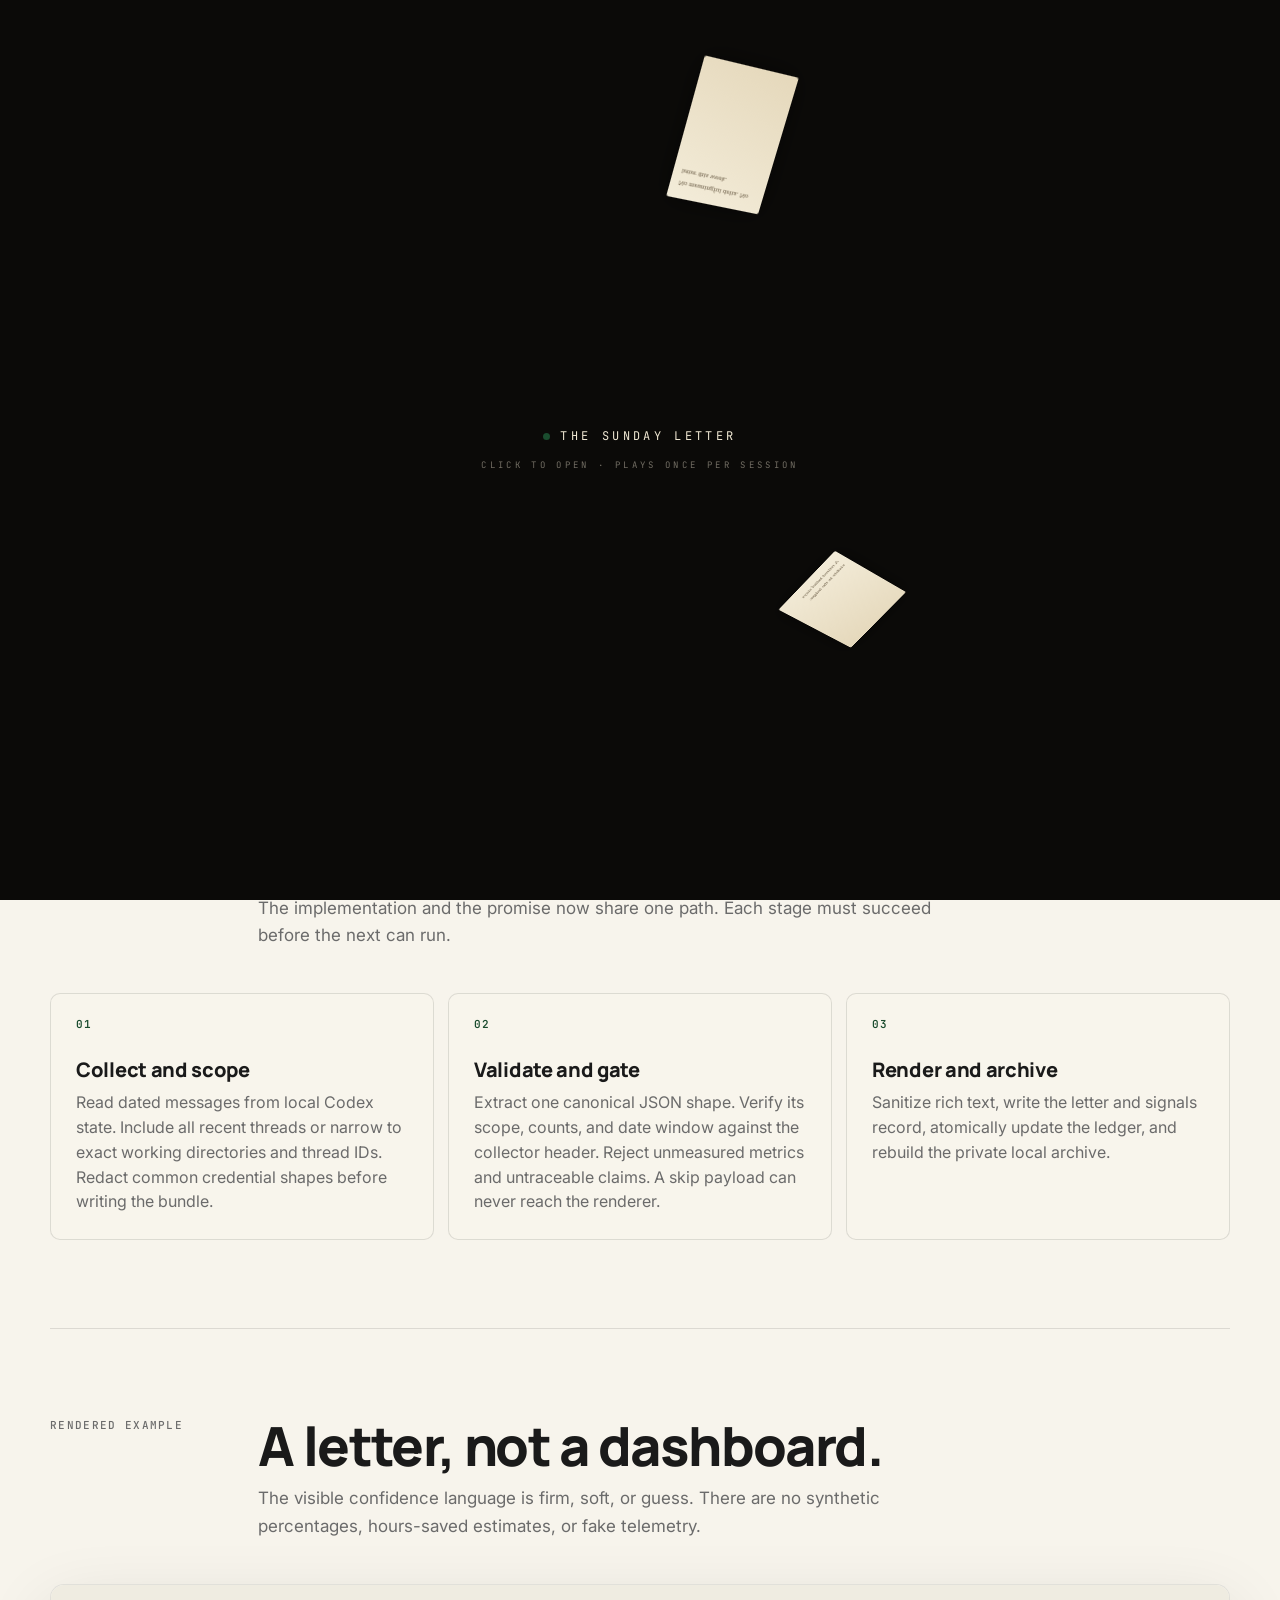
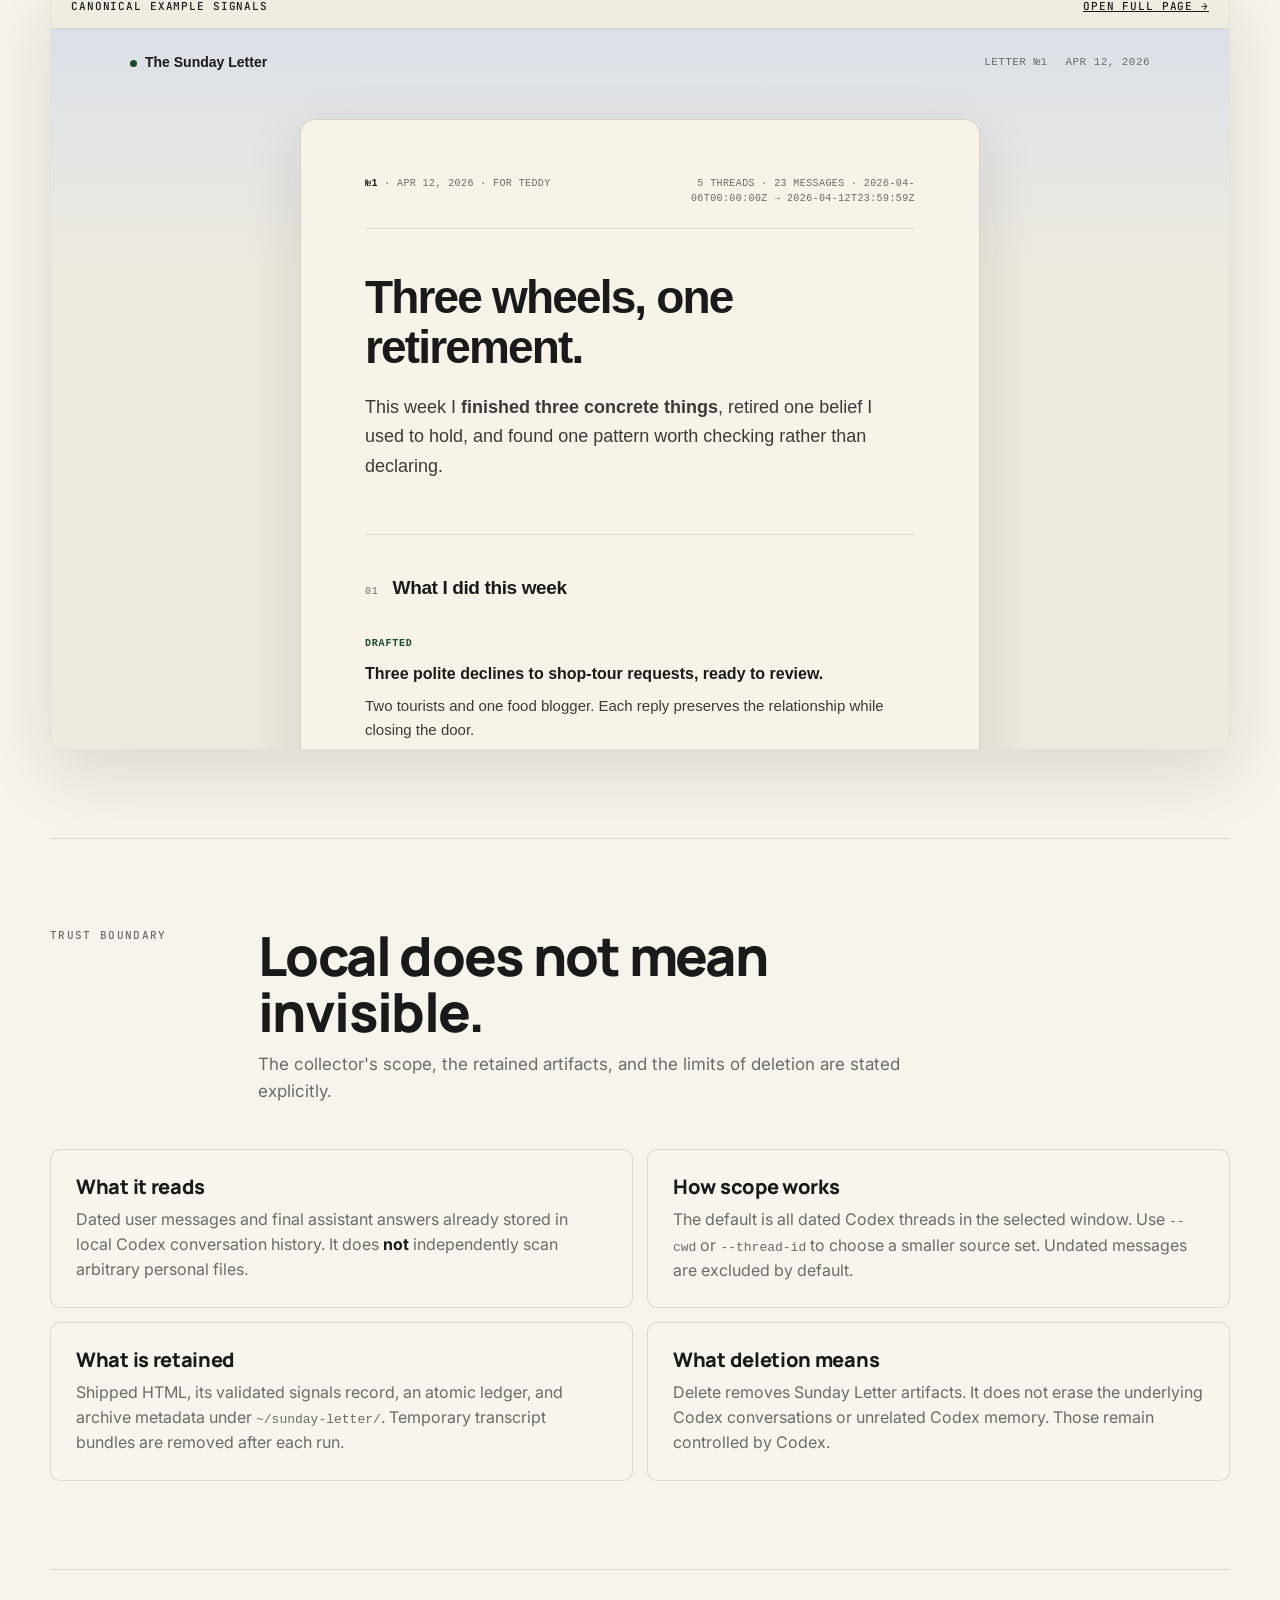
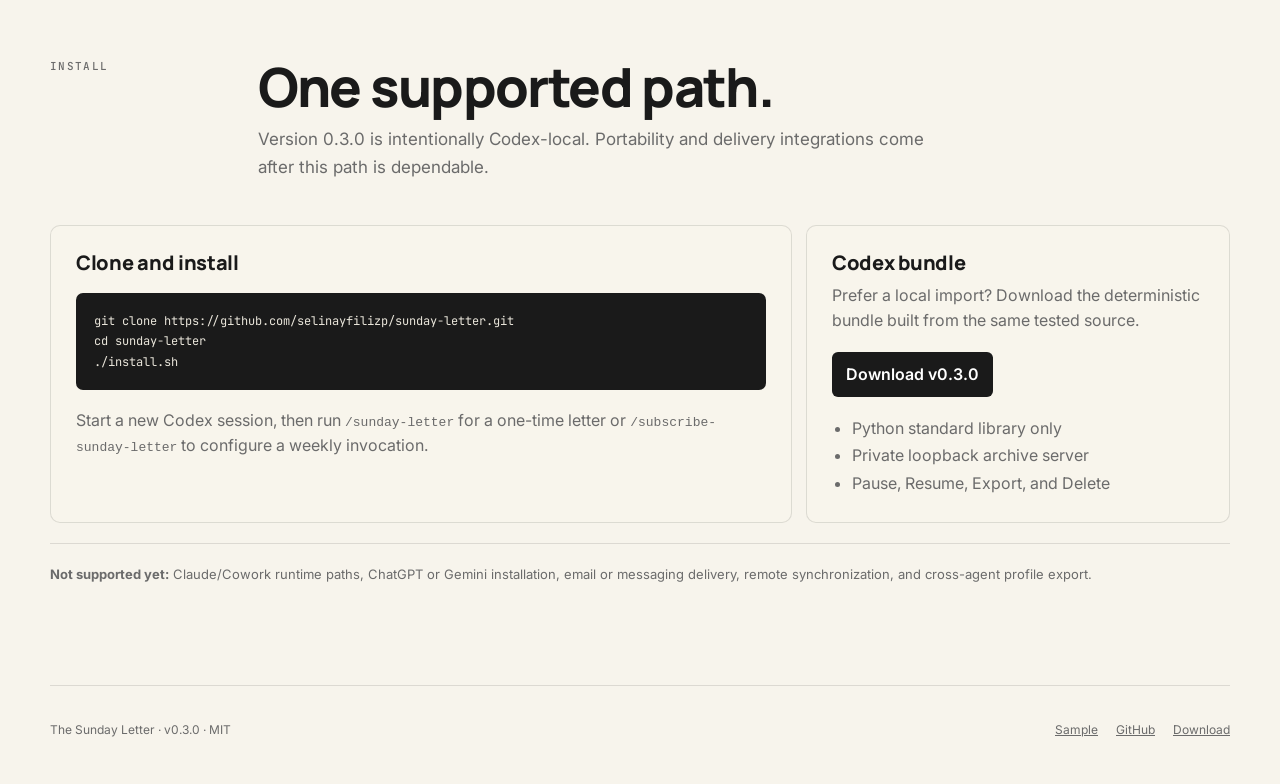
==== docs/index.html @ 9b8c17c3 "Apply the design direction to the v0.3 landing page Adopts the Codex-local v0.3 page as the base and" ====
<!doctype html>
<html lang="en">
<head>
  <meta charset="utf-8">
  <meta name="viewport" content="width=device-width,initial-scale=1">
  <meta name="description" content="A private local weekly letter grounded in dated Codex conversations. It writes only when something meaningful changed.">
  <link rel="icon" href="data:image/svg+xml,%3Csvg xmlns='http://www.w3.org/2000/svg' viewBox='0 0 32 32'%3E%3Ccircle cx='16' cy='16' r='13' fill='%23315c45'/%3E%3C/svg%3E">
  <title>The Sunday Letter · Local Codex reflection</title>
  <link rel="preconnect" href="https://fonts.googleapis.com">
  <link rel="preconnect" href="https://fonts.gstatic.com" crossorigin>
  <link href="https://fonts.googleapis.com/css2?family=Homemade+Apple&family=Inter:wght@400;500;600;700&family=JetBrains+Mono:wght@400;500;600&family=Manrope:wght@700;800&display=swap" rel="stylesheet">
  <style>
    :root {
      --paper:#f7f4ec; --paper-2:#efece1; --card:#fdfbf5; --ink:#1a1a1a;
      --ink-2:#3a3a38; --muted:#6b6b6b; --faint:#9b978d; --green:#1a4c2e;
      --rule:rgba(26,26,26,.12); --shadow:0 24px 70px rgba(26,26,26,.12);
      --ui:Inter,-apple-system,BlinkMacSystemFont,"Segoe UI",sans-serif;
      --mono:"JetBrains Mono",ui-monospace,SFMono-Regular,Menlo,monospace;
      --serif:"Manrope",Inter,-apple-system,sans-serif; --hand:"Homemade Apple",cursive;
    }
    *{box-sizing:border-box} html{scroll-behavior:smooth} body{margin:0;background:linear-gradient(#fbf9f2 0,#f7f4ec 390px);color:var(--ink);font-family:var(--ui);overflow-x:hidden} em,i{font-style:normal}
    body::after{content:"";position:fixed;inset:0;z-index:1000;pointer-events:none;opacity:.38;background-image:url("data:image/svg+xml,%3Csvg xmlns='http://www.w3.org/2000/svg' width='140' height='140'%3E%3Cfilter id='n'%3E%3CfeTurbulence type='fractalNoise' baseFrequency='.9' numOctaves='2'/%3E%3CfeColorMatrix values='0 0 0 0 0 0 0 0 0 0 0 0 0 0 0 0 0 0 .025 0'/%3E%3C/filter%3E%3Crect width='140' height='140' filter='url(%23n)'/%3E%3C/svg%3E")}
    a{color:inherit}.topbar{width:min(1180px,calc(100% - 40px));margin:auto;padding:22px 0;display:flex;align-items:center;justify-content:space-between;gap:20px}
    .wordmark{font-weight:700;text-decoration:none;white-space:nowrap}.dot{display:inline-block;width:7px;height:7px;border-radius:50%;background:var(--green);margin-right:8px}
    nav{display:flex;align-items:center;gap:24px;font-size:13px}nav a{text-decoration:none;color:var(--ink-2)}.pill{display:inline-block;background:var(--ink);color:white!important;border-radius:6px;padding:10px 14px;text-decoration:none;font-weight:600}
    .hero{position:relative;width:min(1180px,calc(100% - 40px));margin:70px auto 76px;isolation:isolate}.hero>*:not(.hero-orbit){position:relative;z-index:2}.eyebrow,.kicker{font:500 11px/1.5 var(--mono);letter-spacing:.12em;text-transform:uppercase;color:var(--muted)}
    h1{max-width:940px;margin:14px 0 20px;font:800 clamp(46px,7.2vw,90px)/1.0 var(--serif);letter-spacing:-.035em}.hero p{max-width:700px;margin:0;color:var(--ink-2);font-size:20px;line-height:1.6}
    .badges{display:flex;flex-wrap:wrap;gap:10px;margin-top:30px}.badge{border:1px solid var(--rule);border-radius:999px;padding:7px 10px;font:500 11px/1 var(--mono);color:var(--green);background:rgba(255,255,255,.25)}
    .hero-actions{display:flex;flex-wrap:wrap;gap:12px;margin-top:32px}.secondary{display:inline-block;border-bottom:1px solid var(--ink);padding:10px 2px 6px;text-decoration:none;font-weight:600;font-size:14px}
    .section{width:min(1180px,calc(100% - 40px));margin:0 auto;padding:88px 0;border-top:1px solid var(--rule)}.section-head{display:grid;grid-template-columns:180px minmax(0,680px);gap:28px;margin-bottom:44px}
    h2{margin:0;font:800 clamp(32px,4.6vw,54px)/1.04 var(--serif);letter-spacing:-.03em}.section-head p{margin:12px 0 0;color:var(--muted);font-size:17px;line-height:1.6}
    .steps{display:grid;grid-template-columns:repeat(3,1fr);gap:14px}.step,.trust-card,.install-card{background:rgba(248,245,236,.72);border:1px solid var(--rule);border-radius:10px;padding:25px}
    .num{font:600 11px/1 var(--mono);color:var(--green);letter-spacing:.1em}.step h3,.trust-card h3,.install-card h3{margin:28px 0 8px;font:800 20px/1.2 var(--serif);letter-spacing:-.015em}.step p,.trust-card p,.install-card p{margin:0;color:var(--muted);line-height:1.55}
    .sample{background:var(--card);border:1px solid var(--rule);border-radius:14px;box-shadow:var(--shadow);overflow:hidden}.sample-bar{display:flex;align-items:center;justify-content:space-between;gap:20px;padding:16px 20px;background:var(--paper-2);border-bottom:1px solid var(--rule);font:500 11px/1 var(--mono);text-transform:uppercase;letter-spacing:.08em}.sample iframe{display:block;width:100%;height:720px;border:0;background:var(--paper)}
    .trust-grid{display:grid;grid-template-columns:repeat(2,1fr);gap:14px}.trust-card h3{margin-top:0}.trust-card strong{color:var(--ink)}
    .install-grid{display:grid;grid-template-columns:1.4fr .8fr;gap:14px}.install-card h3{margin-top:0}.code{margin:18px 0;padding:18px;border-radius:7px;background:#1a1a1a;color:#e9e5da;overflow:auto;font:12px/1.7 var(--mono);white-space:pre}.install-card ul{margin:18px 0 0;padding-left:20px;color:var(--muted);line-height:1.7}
    .non-goals{margin-top:20px;padding-top:20px;border-top:1px solid var(--rule);color:var(--muted);font-size:13px;line-height:1.6}
    footer{width:min(1180px,calc(100% - 40px));margin:auto;padding:36px 0 48px;border-top:1px solid var(--rule);display:flex;justify-content:space-between;gap:20px;color:var(--muted);font-size:12px}footer div{display:flex;gap:18px}
    #intro{position:fixed;inset:0;z-index:2000;display:flex;align-items:center;justify-content:center;overflow:hidden;background:#0b0a08;color:#efe7d2;cursor:pointer;transition:opacity 1.05s ease}
    #intro[hidden]{display:none}#intro.done{opacity:0;pointer-events:none}.vortex-stage{position:absolute;inset:0;display:flex;align-items:center;justify-content:center;perspective:1500px;transition:transform 1.5s cubic-bezier(.6,0,.3,1),opacity 1.2s ease}#intro.open .vortex-stage{transform:scale(4.4);opacity:0}
    .vortex-tilt{transform:rotateX(58deg) rotateZ(-14deg);transform-style:preserve-3d}.vortex-ring{position:relative;width:0;height:0;transform-style:preserve-3d;animation:vortex-spin 26s linear infinite}.vortex-wrap{position:absolute;transform:rotateY(var(--angle)) translateZ(var(--radius));transform-style:preserve-3d}.vortex-card{position:absolute;left:-46px;top:-64px;width:92px;height:128px;padding:9px 8px;overflow:hidden;border-radius:2px;background:linear-gradient(160deg,#f3ecd9,#e5d8bb);box-shadow:0 0 26px rgba(0,0,0,.55);color:rgba(62,46,24,.76);font:7px/1.5 var(--hand);transform:rotateX(96deg) rotate(var(--jitter));opacity:0;transition:opacity .8s ease var(--delay)}#intro.assembled .vortex-card{opacity:1}
    @keyframes vortex-spin{to{transform:rotateY(-360deg)}}.intro-copy{position:relative;z-index:2;text-align:center;font:12px/1.6 var(--mono);letter-spacing:.28em;text-transform:uppercase}.intro-copy small{display:block;margin-top:12px;color:rgba(239,231,210,.45);font-size:9px}.intro-dot{display:inline-block;width:7px;height:7px;margin-right:10px;border-radius:50%;background:var(--green)}
    .hero-orbit{position:absolute;z-index:0;left:62%;top:42%;pointer-events:none;opacity:.17}.hero-orbit .vortex-tilt{transform:rotateX(64deg) rotateZ(-10deg)}.hero-orbit .vortex-ring{animation-duration:70s}.hero-orbit .vortex-card{width:88px;height:122px;left:-44px;top:-61px;opacity:1;background:var(--card);border:1px solid var(--rule);box-shadow:0 12px 30px rgba(26,22,12,.12);color:rgba(26,26,26,.42)}
    @media(max-width:800px){nav a:not(.pill){display:none}.hero{margin:44px auto 58px}.hero p{font-size:17px}.section{padding:64px 0}.section-head{grid-template-columns:1fr}.steps,.trust-grid,.install-grid{grid-template-columns:1fr}.sample iframe{height:620px}.topbar{width:min(100% - 28px,1180px)}.hero,.section,footer{width:min(100% - 28px,1180px)}footer{flex-direction:column}}
    @media(prefers-reduced-motion:reduce){*,*::before,*::after{animation-duration:.01s!important;transition-duration:.01s!important}html{scroll-behavior:auto}}
  </style>
</head>
<body>
  <div id="intro" hidden role="button" tabindex="0" aria-label="Open The Sunday Letter">
    <div class="vortex-stage"><div class="vortex-tilt"><div class="vortex-ring" id="intro-ring"></div></div></div>
    <div class="intro-copy"><span class="intro-dot"></span>The Sunday Letter<small>Click to open · plays once per session</small></div>
  </div>
  <header class="topbar">
    <a class="wordmark" href="#top"><span class="dot"></span>The Sunday Letter</a>
    <nav aria-label="Primary navigation">
      <a href="#how">How it works</a>
      <a href="#trust">Privacy</a>
      <a href="https://github.com/selinayfilizp/sunday-letter">GitHub</a>
      <a class="pill" href="#install">Install for Codex</a>
    </nav>
  </header>

  <main id="top">
    <section class="hero">
      <div class="hero-orbit" aria-hidden="true"><div class="vortex-tilt"><div class="vortex-ring" id="hero-ring"></div></div></div>
      <div class="eyebrow">A local Codex experiment · v0.3.0</div>
      <h1>A weekly letter from your AI, about you.</h1>
      <p>Your dated Codex conversations become a short private letter: what your agent completed, what it learned, what it stopped believing, and one question. If nothing meaningful changed, it writes nothing.</p>
      <div class="badges">
        <span class="badge">Local Codex sources only</span>
        <span class="badge">Per-message date window</span>
        <span class="badge">Default silence</span>
        <span class="badge">No fabricated metrics</span>
      </div>
      <div class="hero-actions">
        <a class="pill" href="#install">Install locally</a>
        <a class="secondary" href="sample-letter.html">Open the rendered sample</a>
      </div>
    </section>

    <section class="section" id="how">
      <div class="section-head">
        <div class="kicker">The actual pipeline</div>
        <div><h2>Collection first, claims second.</h2><p>The implementation and the promise now share one path. Each stage must succeed before the next can run.</p></div>
      </div>
      <div class="steps">
        <article class="step"><div class="num">01</div><h3>Collect and scope</h3><p>Read dated messages from local Codex state. Include all recent threads or narrow to exact working directories and thread IDs. Redact common credential shapes before writing the bundle.</p></article>
        <article class="step"><div class="num">02</div><h3>Validate and gate</h3><p>Extract one canonical JSON shape. Verify its scope, counts, and date window against the collector header. Reject unmeasured metrics and untraceable claims. A skip payload can never reach the renderer.</p></article>
        <article class="step"><div class="num">03</div><h3>Render and archive</h3><p>Sanitize rich text, write the letter and signals record, atomically update the ledger, and rebuild the private local archive.</p></article>
      </div>
    </section>

    <section class="section">
      <div class="section-head">
        <div class="kicker">Rendered example</div>
        <div><h2>A letter, not a dashboard.</h2><p>The visible confidence language is firm, soft, or guess. There are no synthetic percentages, hours-saved estimates, or fake telemetry.</p></div>
      </div>
      <div class="sample">
        <div class="sample-bar"><span>Canonical example signals</span><a href="sample-letter.html">Open full page →</a></div>
        <iframe src="sample-letter.html" title="Rendered Sunday Letter example"></iframe>
      </div>
    </section>

    <section class="section" id="trust">
      <div class="section-head">
        <div class="kicker">Trust boundary</div>
        <div><h2>Local does not mean invisible.</h2><p>The collector's scope, the retained artifacts, and the limits of deletion are stated explicitly.</p></div>
      </div>
      <div class="trust-grid">
        <article class="trust-card"><h3>What it reads</h3><p>Dated user messages and final assistant answers already stored in local Codex conversation history. It does <strong>not</strong> independently scan arbitrary personal files.</p></article>
        <article class="trust-card"><h3>How scope works</h3><p>The default is all dated Codex threads in the selected window. Use <code>--cwd</code> or <code>--thread-id</code> to choose a smaller source set. Undated messages are excluded by default.</p></article>
        <article class="trust-card"><h3>What is retained</h3><p>Shipped HTML, its validated signals record, an atomic ledger, and archive metadata under <code>~/sunday-letter/</code>. Temporary transcript bundles are removed after each run.</p></article>
        <article class="trust-card"><h3>What deletion means</h3><p>Delete removes Sunday Letter artifacts. It does not erase the underlying Codex conversations or unrelated Codex memory. Those remain controlled by Codex.</p></article>
      </div>
    </section>

    <section class="section" id="install">
      <div class="section-head">
        <div class="kicker">Install</div>
        <div><h2>One supported path.</h2><p>Version 0.3.0 is intentionally Codex-local. Portability and delivery integrations come after this path is dependable.</p></div>
      </div>
      <div class="install-grid">
        <article class="install-card">
          <h3>Clone and install</h3>
          <div class="code">git clone https://github.com/selinayfilizp/sunday-letter.git
cd sunday-letter
./install.sh</div>
          <p>Start a new Codex session, then run <code>/sunday-letter</code> for a one-time letter or <code>/subscribe-sunday-letter</code> to configure a weekly invocation.</p>
        </article>
        <article class="install-card">
          <h3>Codex bundle</h3>
          <p>Prefer a local import? Download the deterministic bundle built from the same tested source.</p>
          <p style="margin-top:20px"><a class="pill" href="sunday-letter-codex.plugin" download>Download v0.3.0</a></p>
          <ul><li>Python standard library only</li><li>Private loopback archive server</li><li>Pause, Resume, Export, and Delete</li></ul>
        </article>
      </div>
      <p class="non-goals"><strong>Not supported yet:</strong> Claude/Cowork runtime paths, ChatGPT or Gemini installation, email or messaging delivery, remote synchronization, and cross-agent profile export.</p>
    </section>
  </main>

  <footer>
    <span>The Sunday Letter · v0.3.0 · MIT</span>
    <div><a href="sample-letter.html">Sample</a><a href="https://github.com/selinayfilizp/sunday-letter">GitHub</a><a href="sunday-letter-codex.plugin" download>Download</a></div>
  </footer>
  <script>
  (function () {
    var lines = [
      "Consequences first. Claims follow the work.",
      "No meaningful delta. No letter this week.",
      "One question, tied to a dated source.",
      "A retired belief stays visible in the ledger.",
      "Selected local Codex conversations only.",
      "Firm, soft, or guess. Never a fake percentage."
    ];
    function buildRing(target, count, radius) {
      if (!target) return;
      for (var index = 0; index < count; index += 1) {
        var wrap = document.createElement("div");
        wrap.className = "vortex-wrap";
        wrap.style.setProperty("--angle", (360 / count * index) + "deg");
        wrap.style.setProperty("--radius", radius + "px");
        var card = document.createElement("div");
        card.className = "vortex-card";
        card.style.setProperty("--jitter", ((index % 5) - 2) * 2 + "deg");
        card.style.setProperty("--delay", (index * .04) + "s");
        card.textContent = lines[index % lines.length];
        wrap.appendChild(card);
        target.appendChild(wrap);
      }
    }
    buildRing(document.getElementById("hero-ring"), 16, 500);
    var intro = document.getElementById("intro");
    var reduced = window.matchMedia("(prefers-reduced-motion: reduce)").matches;
    var seen = false;
    try { seen = sessionStorage.getItem("sunday-letter-intro") === "1"; } catch (error) {}
    if (reduced || seen) {
      intro.remove();
      return;
    }
    intro.hidden = false;
    buildRing(document.getElementById("intro-ring"), 24, 330);
    requestAnimationFrame(function () { intro.classList.add("assembled"); });
    var opened = false;
    function openLetter() {
      if (opened) return;
      opened = true;
      try { sessionStorage.setItem("sunday-letter-intro", "1"); } catch (error) {}
      intro.classList.add("open");
      window.setTimeout(function () { intro.classList.add("done"); }, 600);
      window.setTimeout(function () { intro.remove(); }, 1700);
    }
    intro.addEventListener("click", openLetter);
    intro.addEventListener("keydown", function (event) {
      if (["Enter", " ", "Escape"].indexOf(event.key) >= 0) openLetter();
    });
    window.setTimeout(openLetter, 4300);
  }());
  </script>
</body>
</html>
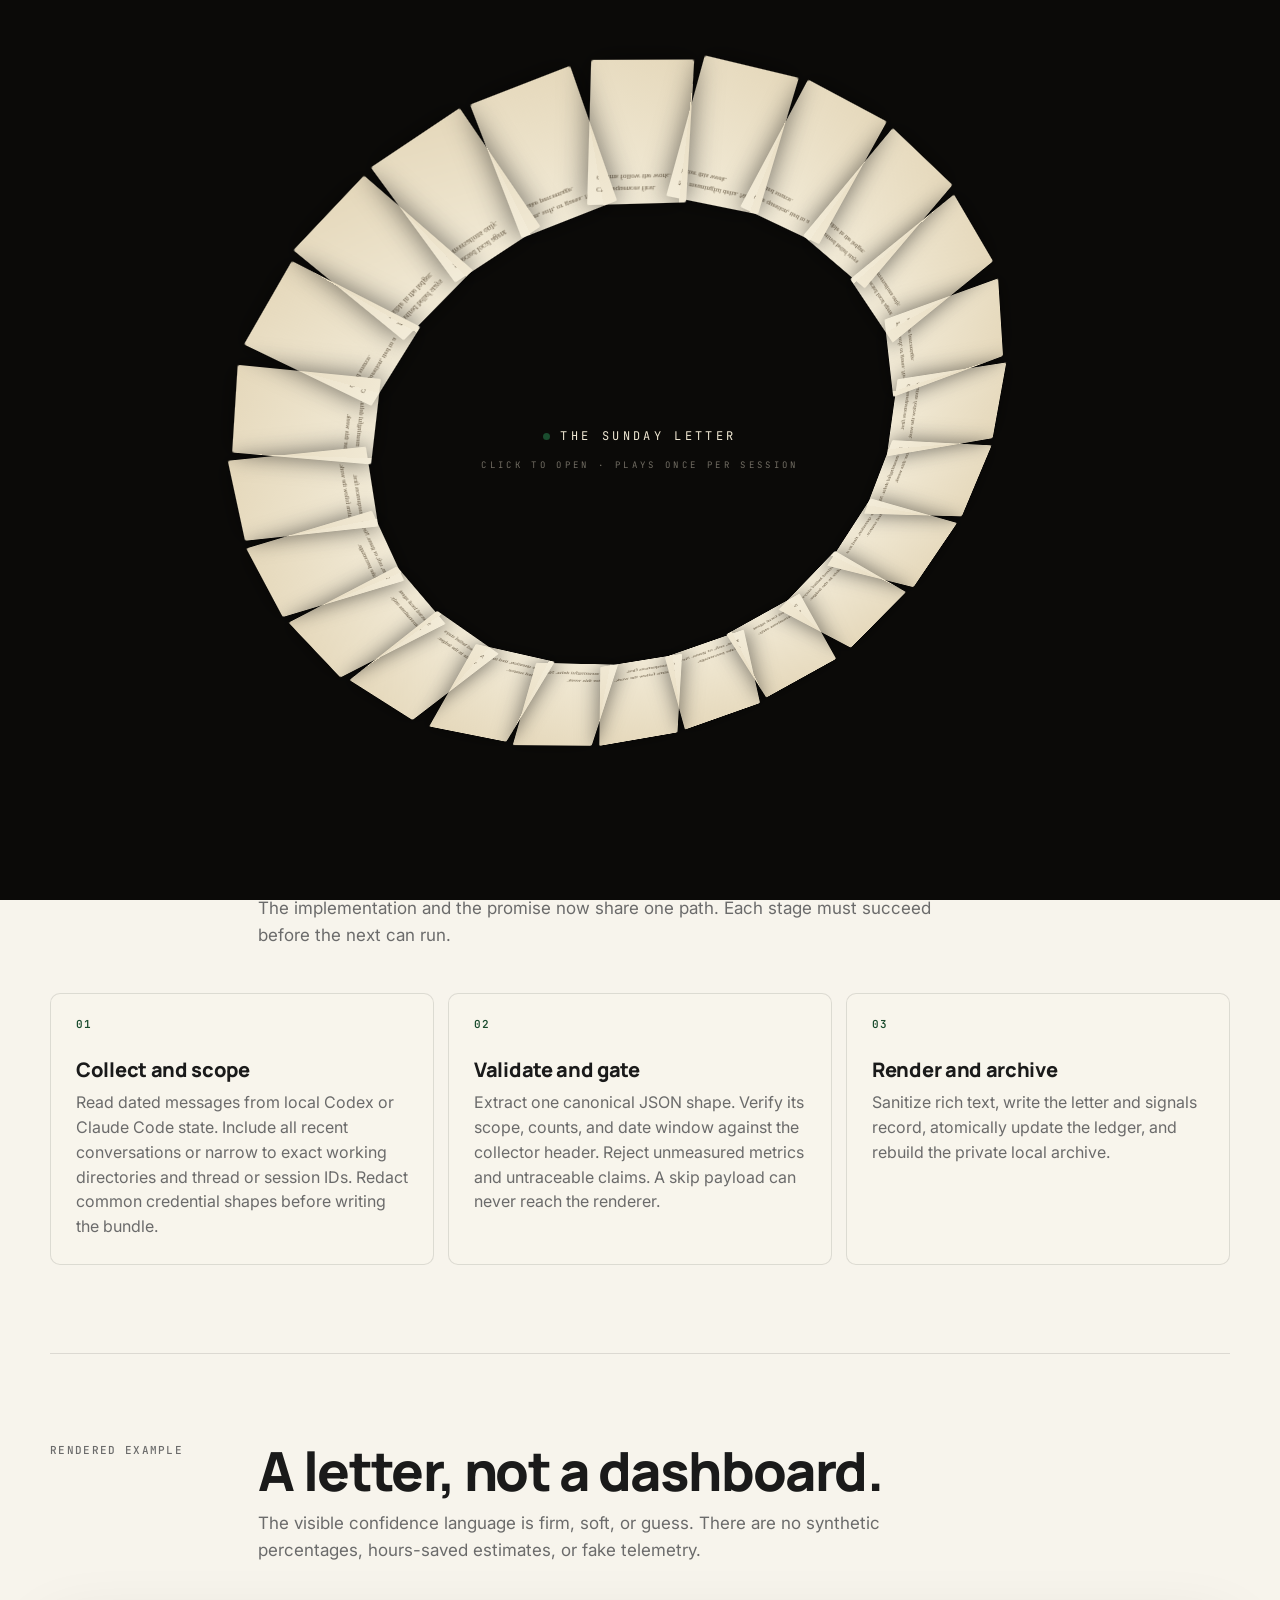
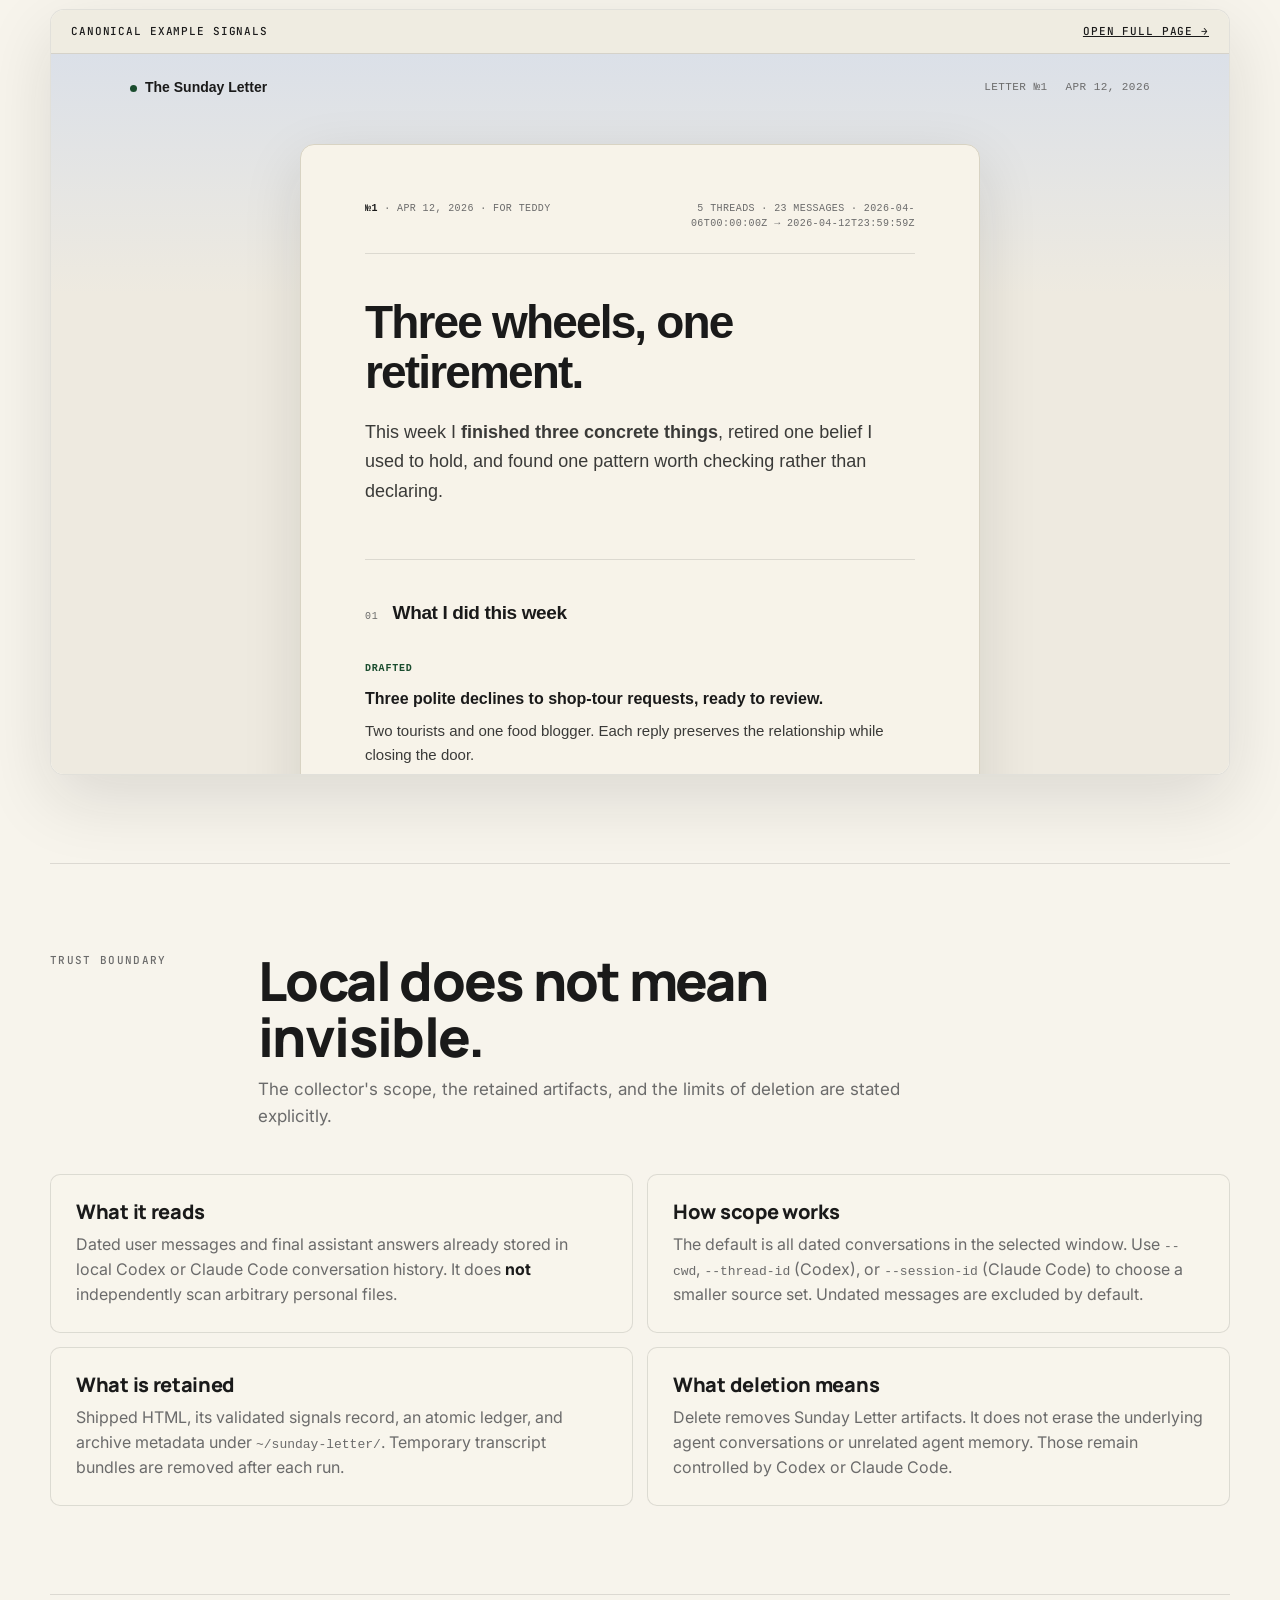
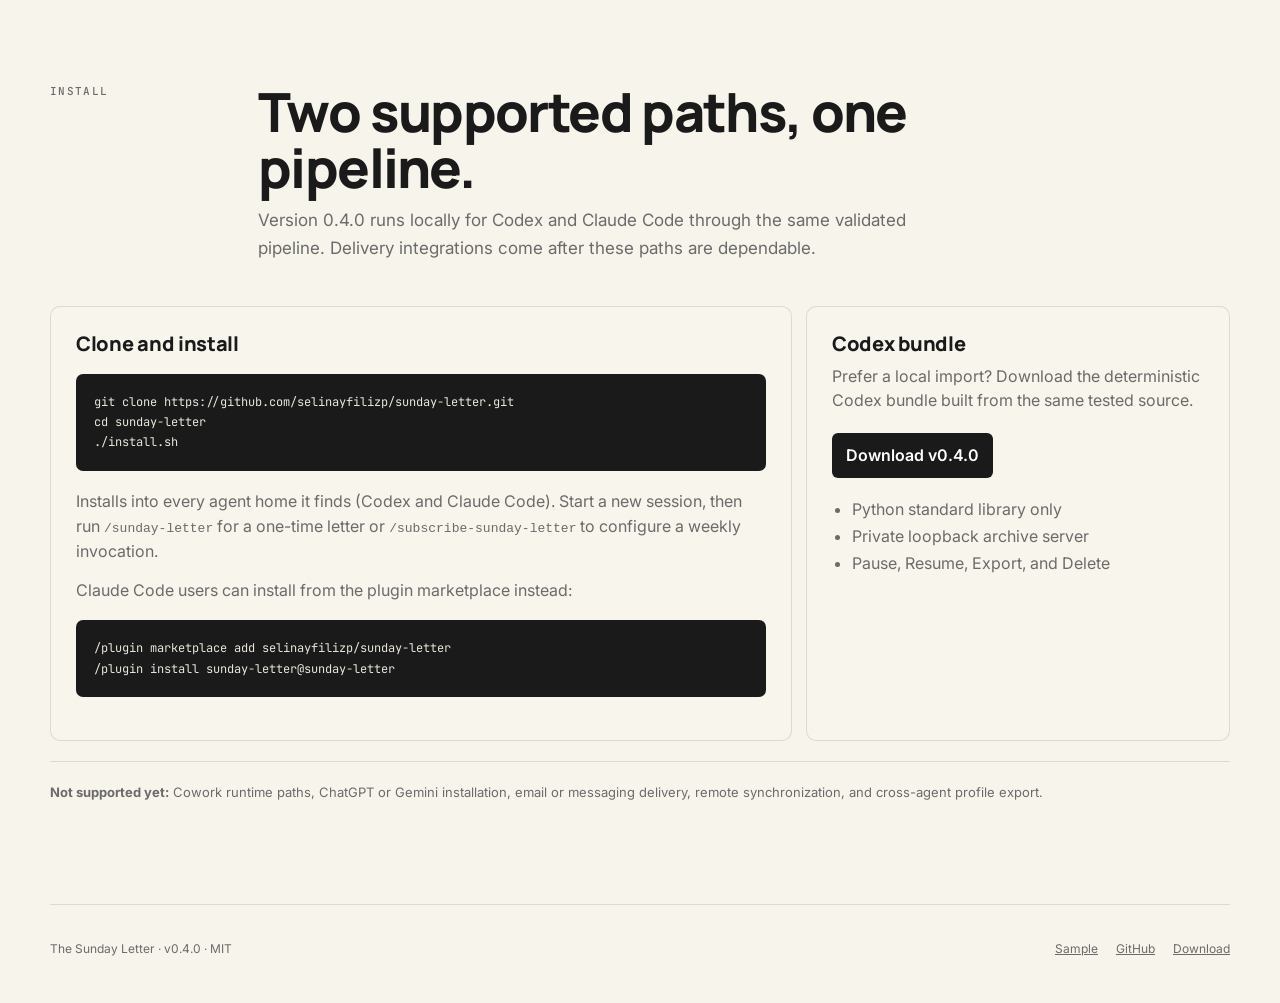
==== commit cef3b209: "Restore Claude Code as a supported path alongside Codex (v0.4.0) Removing Claude support in v0.3 was" ====
--- a/docs/index.html
+++ b/docs/index.html
@@ -3,9 +3,9 @@
 <head>
   <meta charset="utf-8">
   <meta name="viewport" content="width=device-width,initial-scale=1">
-  <meta name="description" content="A private local weekly letter grounded in dated Codex conversations. It writes only when something meaningful changed.">
+  <meta name="description" content="A private local weekly letter grounded in dated Codex or Claude Code conversations. It writes only when something meaningful changed.">
   <link rel="icon" href="data:image/svg+xml,%3Csvg xmlns='http://www.w3.org/2000/svg' viewBox='0 0 32 32'%3E%3Ccircle cx='16' cy='16' r='13' fill='%23315c45'/%3E%3C/svg%3E">
-  <title>The Sunday Letter · Local Codex reflection</title>
+  <title>The Sunday Letter · A local weekly reflection</title>
   <link rel="preconnect" href="https://fonts.googleapis.com">
   <link rel="preconnect" href="https://fonts.gstatic.com" crossorigin>
   <link href="https://fonts.googleapis.com/css2?family=Homemade+Apple&family=Inter:wght@400;500;600;700&family=JetBrains+Mono:wght@400;500;600&family=Manrope:wght@700;800&display=swap" rel="stylesheet">
@@ -56,18 +56,18 @@
       <a href="#how">How it works</a>
       <a href="#trust">Privacy</a>
       <a href="https://github.com/selinayfilizp/sunday-letter">GitHub</a>
-      <a class="pill" href="#install">Install for Codex</a>
+      <a class="pill" href="#install">Install</a>
     </nav>
   </header>
 
   <main id="top">
     <section class="hero">
       <div class="hero-orbit" aria-hidden="true"><div class="vortex-tilt"><div class="vortex-ring" id="hero-ring"></div></div></div>
-      <div class="eyebrow">A local Codex experiment · v0.3.0</div>
+      <div class="eyebrow">A local agent experiment · v0.4.0</div>
       <h1>A weekly letter from your AI, about you.</h1>
-      <p>Your dated Codex conversations become a short private letter: what your agent completed, what it learned, what it stopped believing, and one question. If nothing meaningful changed, it writes nothing.</p>
+      <p>Your dated Codex or Claude Code conversations become a short private letter: what your agent completed, what it learned, what it stopped believing, and one question. If nothing meaningful changed, it writes nothing.</p>
       <div class="badges">
-        <span class="badge">Local Codex sources only</span>
+        <span class="badge">Local sources only</span>
         <span class="badge">Per-message date window</span>
         <span class="badge">Default silence</span>
         <span class="badge">No fabricated metrics</span>
@@ -84,7 +84,7 @@
         <div><h2>Collection first, claims second.</h2><p>The implementation and the promise now share one path. Each stage must succeed before the next can run.</p></div>
       </div>
       <div class="steps">
-        <article class="step"><div class="num">01</div><h3>Collect and scope</h3><p>Read dated messages from local Codex state. Include all recent threads or narrow to exact working directories and thread IDs. Redact common credential shapes before writing the bundle.</p></article>
+        <article class="step"><div class="num">01</div><h3>Collect and scope</h3><p>Read dated messages from local Codex or Claude Code state. Include all recent conversations or narrow to exact working directories and thread or session IDs. Redact common credential shapes before writing the bundle.</p></article>
         <article class="step"><div class="num">02</div><h3>Validate and gate</h3><p>Extract one canonical JSON shape. Verify its scope, counts, and date window against the collector header. Reject unmeasured metrics and untraceable claims. A skip payload can never reach the renderer.</p></article>
         <article class="step"><div class="num">03</div><h3>Render and archive</h3><p>Sanitize rich text, write the letter and signals record, atomically update the ledger, and rebuild the private local archive.</p></article>
       </div>
@@ -107,17 +107,17 @@
         <div><h2>Local does not mean invisible.</h2><p>The collector's scope, the retained artifacts, and the limits of deletion are stated explicitly.</p></div>
       </div>
       <div class="trust-grid">
-        <article class="trust-card"><h3>What it reads</h3><p>Dated user messages and final assistant answers already stored in local Codex conversation history. It does <strong>not</strong> independently scan arbitrary personal files.</p></article>
-        <article class="trust-card"><h3>How scope works</h3><p>The default is all dated Codex threads in the selected window. Use <code>--cwd</code> or <code>--thread-id</code> to choose a smaller source set. Undated messages are excluded by default.</p></article>
+        <article class="trust-card"><h3>What it reads</h3><p>Dated user messages and final assistant answers already stored in local Codex or Claude Code conversation history. It does <strong>not</strong> independently scan arbitrary personal files.</p></article>
+        <article class="trust-card"><h3>How scope works</h3><p>The default is all dated conversations in the selected window. Use <code>--cwd</code>, <code>--thread-id</code> (Codex), or <code>--session-id</code> (Claude Code) to choose a smaller source set. Undated messages are excluded by default.</p></article>
         <article class="trust-card"><h3>What is retained</h3><p>Shipped HTML, its validated signals record, an atomic ledger, and archive metadata under <code>~/sunday-letter/</code>. Temporary transcript bundles are removed after each run.</p></article>
-        <article class="trust-card"><h3>What deletion means</h3><p>Delete removes Sunday Letter artifacts. It does not erase the underlying Codex conversations or unrelated Codex memory. Those remain controlled by Codex.</p></article>
+        <article class="trust-card"><h3>What deletion means</h3><p>Delete removes Sunday Letter artifacts. It does not erase the underlying agent conversations or unrelated agent memory. Those remain controlled by Codex or Claude Code.</p></article>
       </div>
     </section>
 
     <section class="section" id="install">
       <div class="section-head">
         <div class="kicker">Install</div>
-        <div><h2>One supported path.</h2><p>Version 0.3.0 is intentionally Codex-local. Portability and delivery integrations come after this path is dependable.</p></div>
+        <div><h2>Two supported paths, one pipeline.</h2><p>Version 0.4.0 runs locally for Codex and Claude Code through the same validated pipeline. Delivery integrations come after these paths are dependable.</p></div>
       </div>
       <div class="install-grid">
         <article class="install-card">
@@ -125,21 +125,24 @@
           <div class="code">git clone https://github.com/selinayfilizp/sunday-letter.git
 cd sunday-letter
 ./install.sh</div>
-          <p>Start a new Codex session, then run <code>/sunday-letter</code> for a one-time letter or <code>/subscribe-sunday-letter</code> to configure a weekly invocation.</p>
+          <p>Installs into every agent home it finds (Codex and Claude Code). Start a new session, then run <code>/sunday-letter</code> for a one-time letter or <code>/subscribe-sunday-letter</code> to configure a weekly invocation.</p>
+          <p style="margin-top:14px">Claude Code users can install from the plugin marketplace instead:</p>
+          <div class="code">/plugin marketplace add selinayfilizp/sunday-letter
+/plugin install sunday-letter@sunday-letter</div>
         </article>
         <article class="install-card">
           <h3>Codex bundle</h3>
-          <p>Prefer a local import? Download the deterministic bundle built from the same tested source.</p>
-          <p style="margin-top:20px"><a class="pill" href="sunday-letter-codex.plugin" download>Download v0.3.0</a></p>
+          <p>Prefer a local import? Download the deterministic Codex bundle built from the same tested source.</p>
+          <p style="margin-top:20px"><a class="pill" href="sunday-letter-codex.plugin" download>Download v0.4.0</a></p>
           <ul><li>Python standard library only</li><li>Private loopback archive server</li><li>Pause, Resume, Export, and Delete</li></ul>
         </article>
       </div>
-      <p class="non-goals"><strong>Not supported yet:</strong> Claude/Cowork runtime paths, ChatGPT or Gemini installation, email or messaging delivery, remote synchronization, and cross-agent profile export.</p>
+      <p class="non-goals"><strong>Not supported yet:</strong> Cowork runtime paths, ChatGPT or Gemini installation, email or messaging delivery, remote synchronization, and cross-agent profile export.</p>
     </section>
   </main>
 
   <footer>
-    <span>The Sunday Letter · v0.3.0 · MIT</span>
+    <span>The Sunday Letter · v0.4.0 · MIT</span>
     <div><a href="sample-letter.html">Sample</a><a href="https://github.com/selinayfilizp/sunday-letter">GitHub</a><a href="sunday-letter-codex.plugin" download>Download</a></div>
   </footer>
   <script>
@@ -149,7 +152,7 @@
       "No meaningful delta. No letter this week.",
       "One question, tied to a dated source.",
       "A retired belief stays visible in the ledger.",
-      "Selected local Codex conversations only.",
+      "Selected local agent conversations only.",
       "Firm, soft, or guess. Never a fake percentage."
     ];
     function buildRing(target, count, radius) {
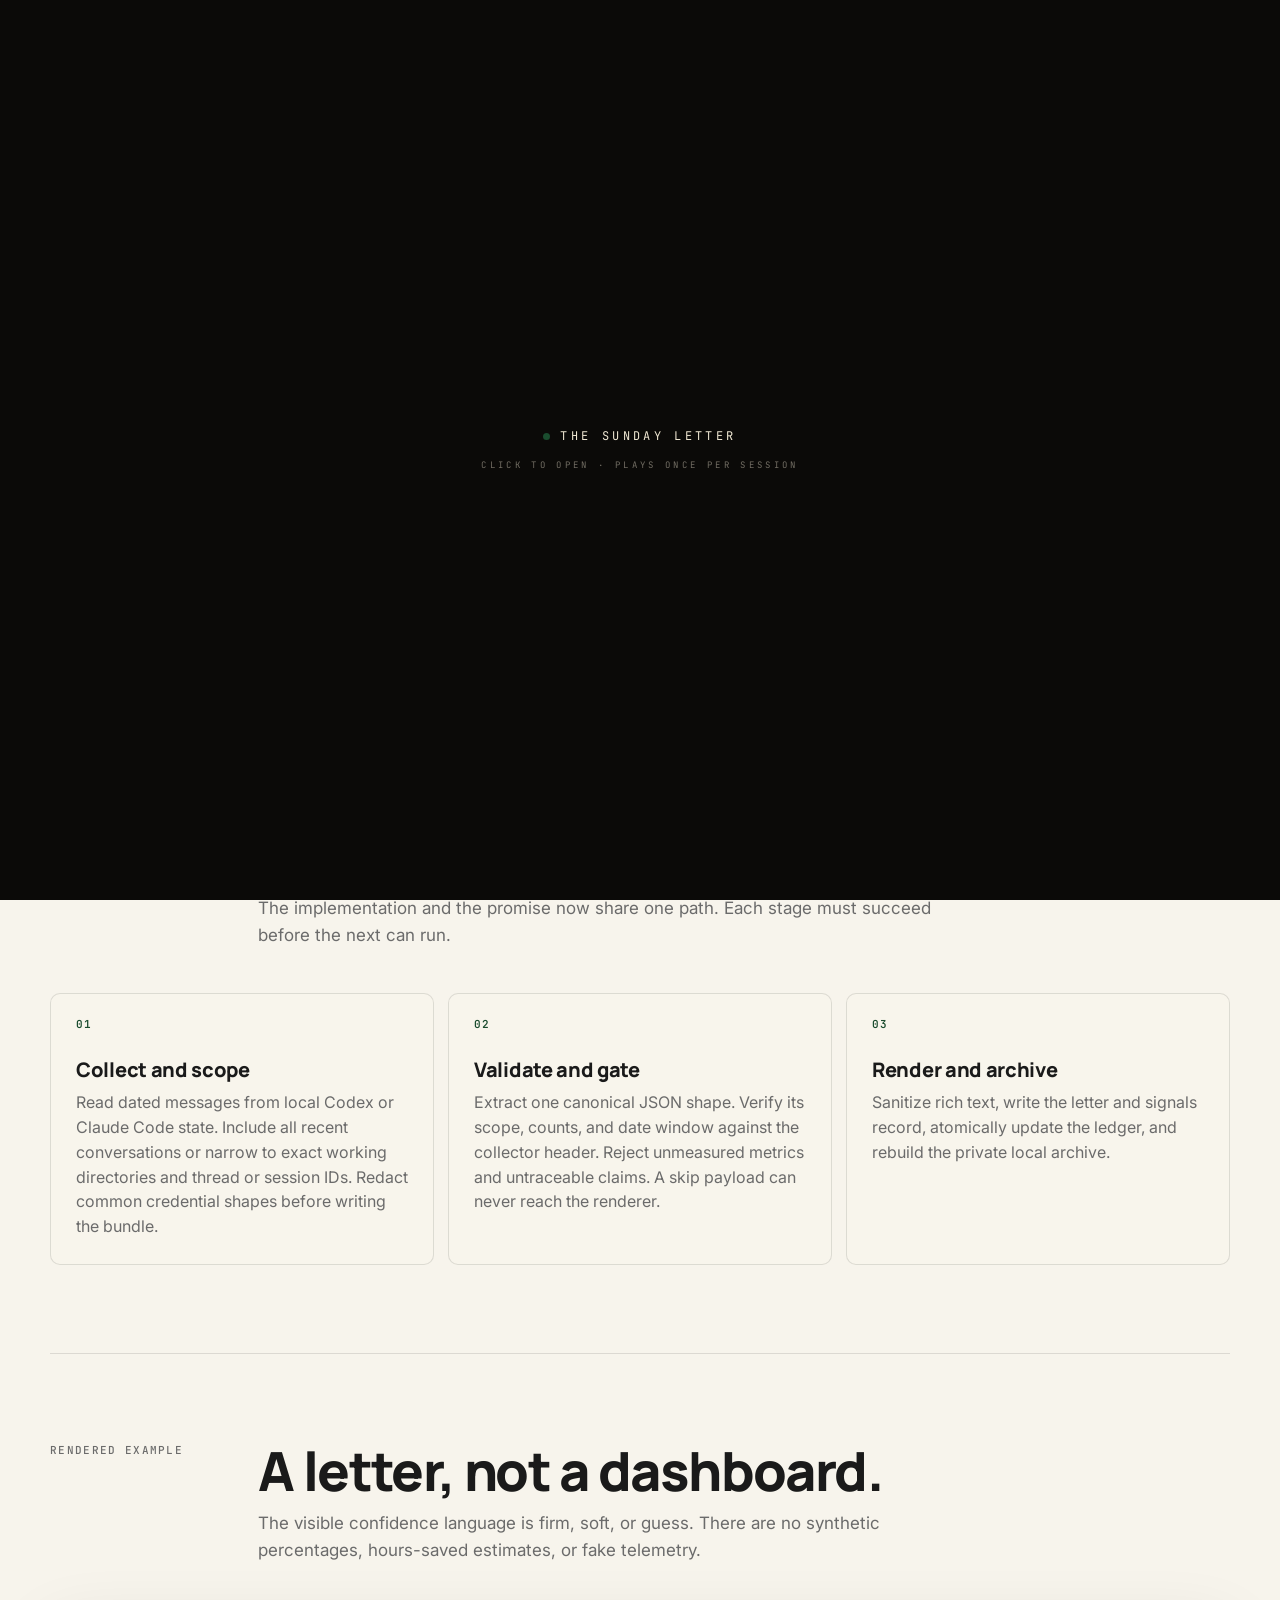
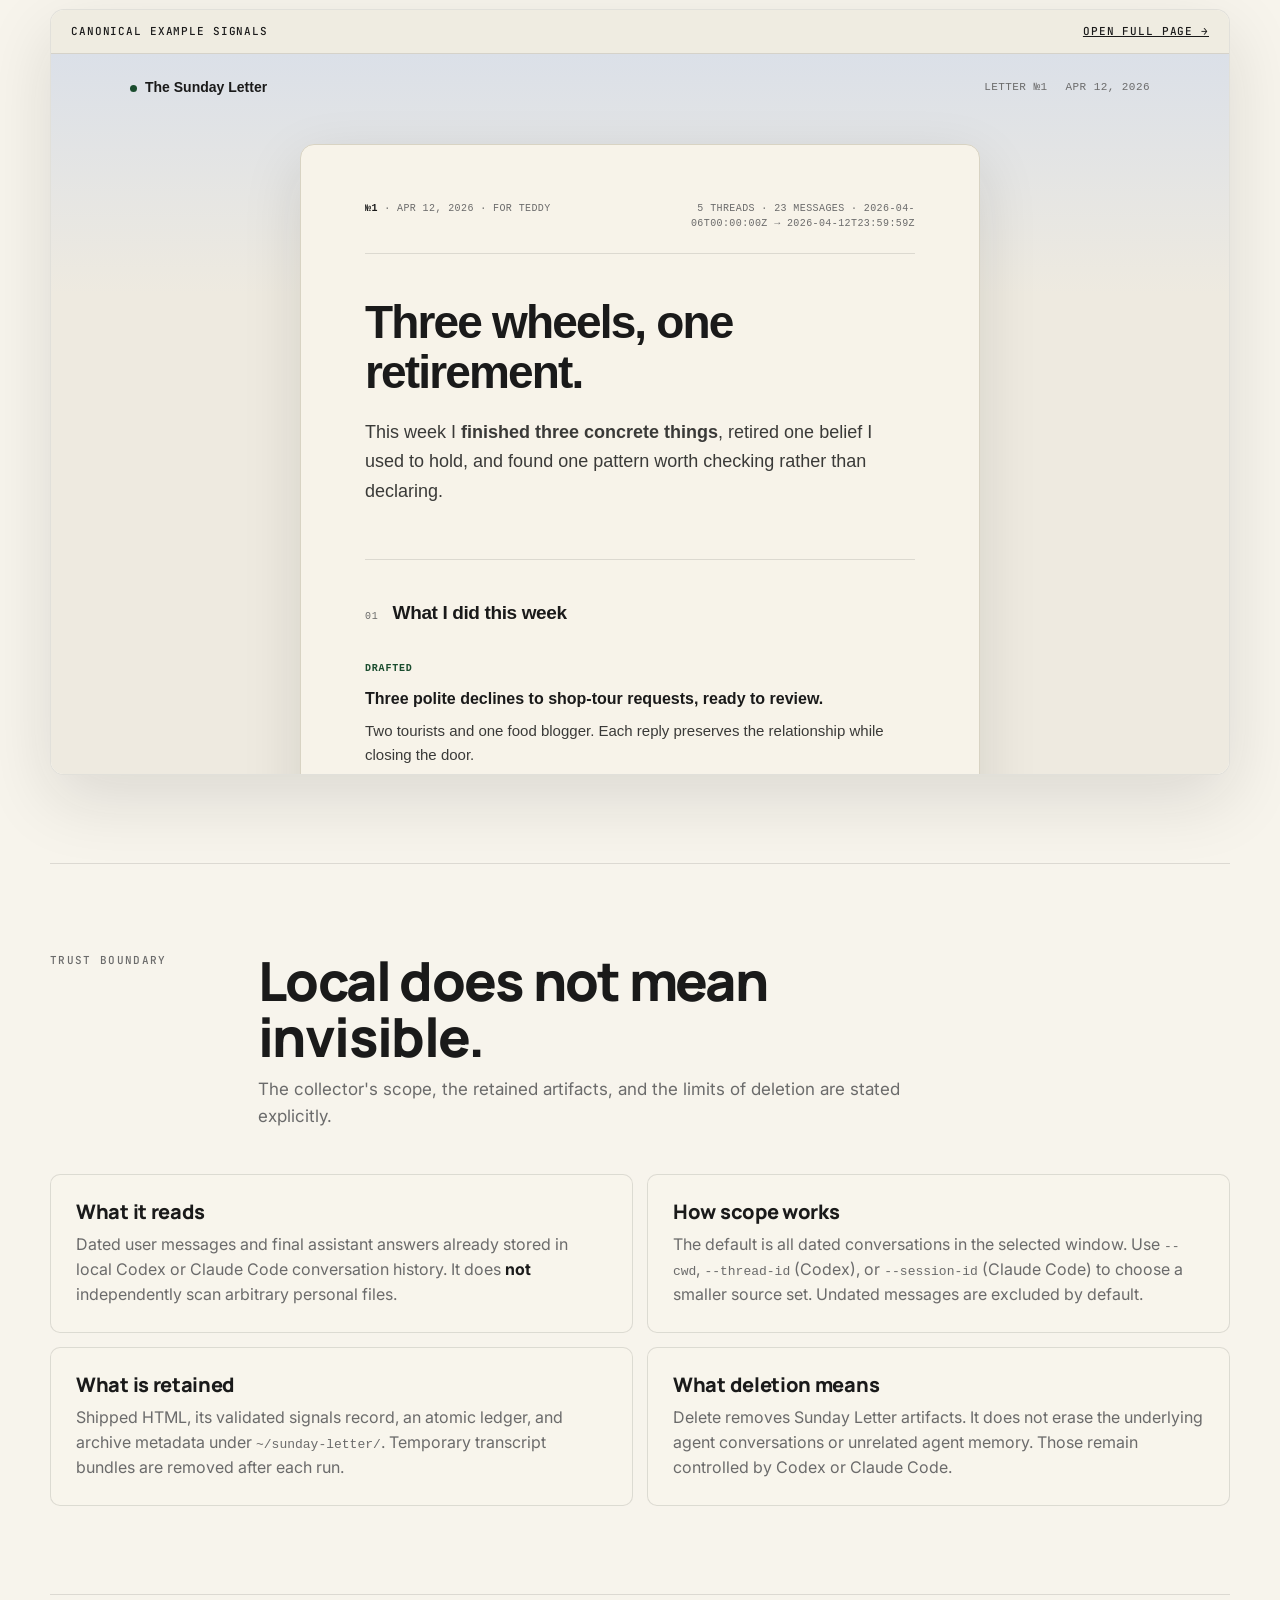
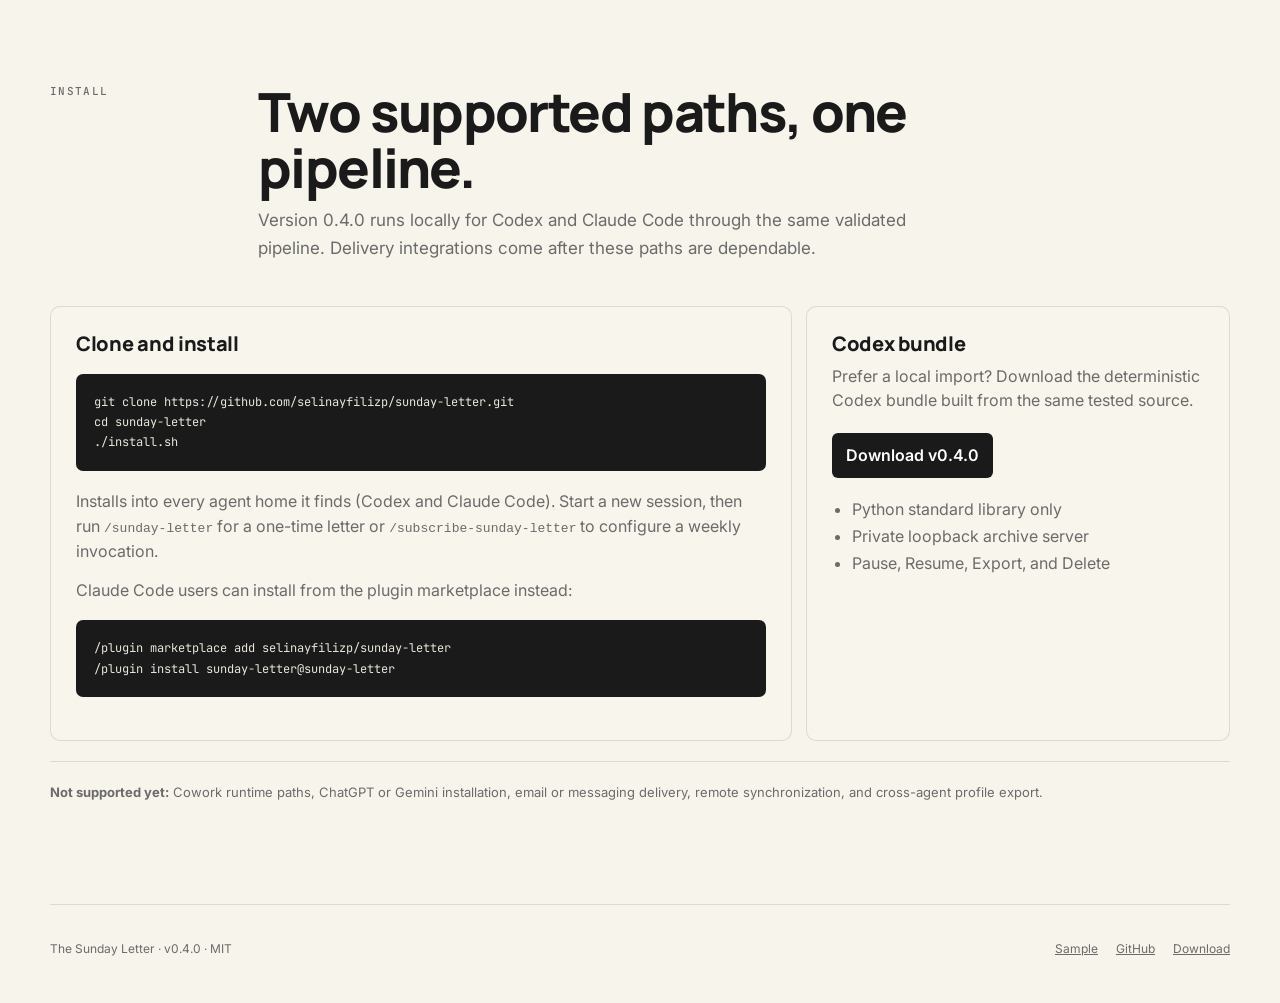
==== commit 40df073b: "Add social cards and launch polish - og.png: 1200x630 social card in the site's visual language (bla" ====
--- a/docs/index.html
+++ b/docs/index.html
@@ -6,6 +6,18 @@
   <meta name="description" content="A private local weekly letter grounded in dated Codex or Claude Code conversations. It writes only when something meaningful changed.">
   <link rel="icon" href="data:image/svg+xml,%3Csvg xmlns='http://www.w3.org/2000/svg' viewBox='0 0 32 32'%3E%3Ccircle cx='16' cy='16' r='13' fill='%23315c45'/%3E%3C/svg%3E">
   <title>The Sunday Letter · A local weekly reflection</title>
+<meta property="og:type" content="website">
+<meta property="og:title" content="The Sunday Letter, a weekly letter from your AI, about you">
+<meta property="og:description" content="Your dated Codex or Claude Code conversations become a short private letter. Default is silence: no meaningful change, no letter.">
+<meta property="og:url" content="https://selinayfilizp.github.io/sunday-letter/">
+<meta property="og:image" content="https://selinayfilizp.github.io/sunday-letter/og.png">
+<meta property="og:image:width" content="1200">
+<meta property="og:image:height" content="630">
+<meta name="twitter:card" content="summary_large_image">
+<meta name="twitter:title" content="The Sunday Letter, a weekly letter from your AI, about you">
+<meta name="twitter:description" content="Your dated Codex or Claude Code conversations become a short private letter. Default is silence: no meaningful change, no letter.">
+<meta name="twitter:image" content="https://selinayfilizp.github.io/sunday-letter/og.png">
+
   <link rel="preconnect" href="https://fonts.googleapis.com">
   <link rel="preconnect" href="https://fonts.gstatic.com" crossorigin>
   <link href="https://fonts.googleapis.com/css2?family=Homemade+Apple&family=Inter:wght@400;500;600;700&family=JetBrains+Mono:wght@400;500;600&family=Manrope:wght@700;800&display=swap" rel="stylesheet">
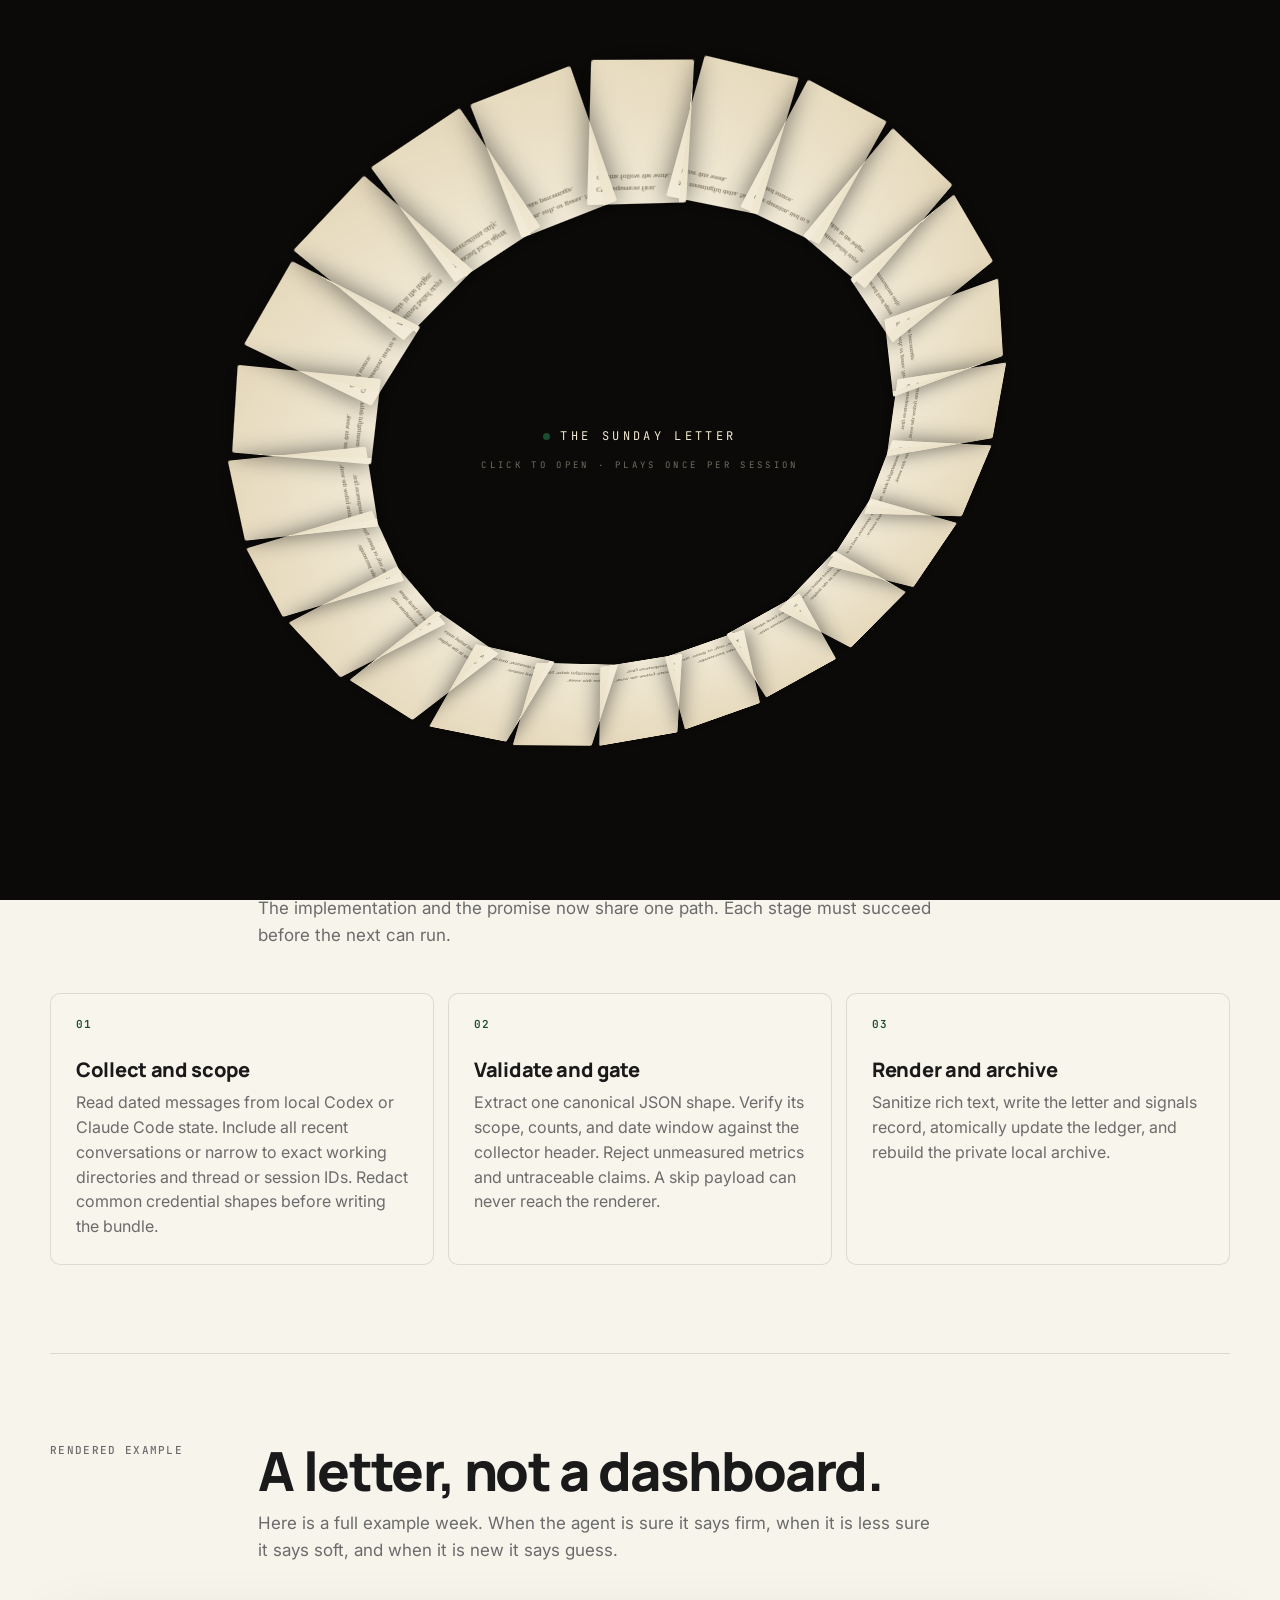
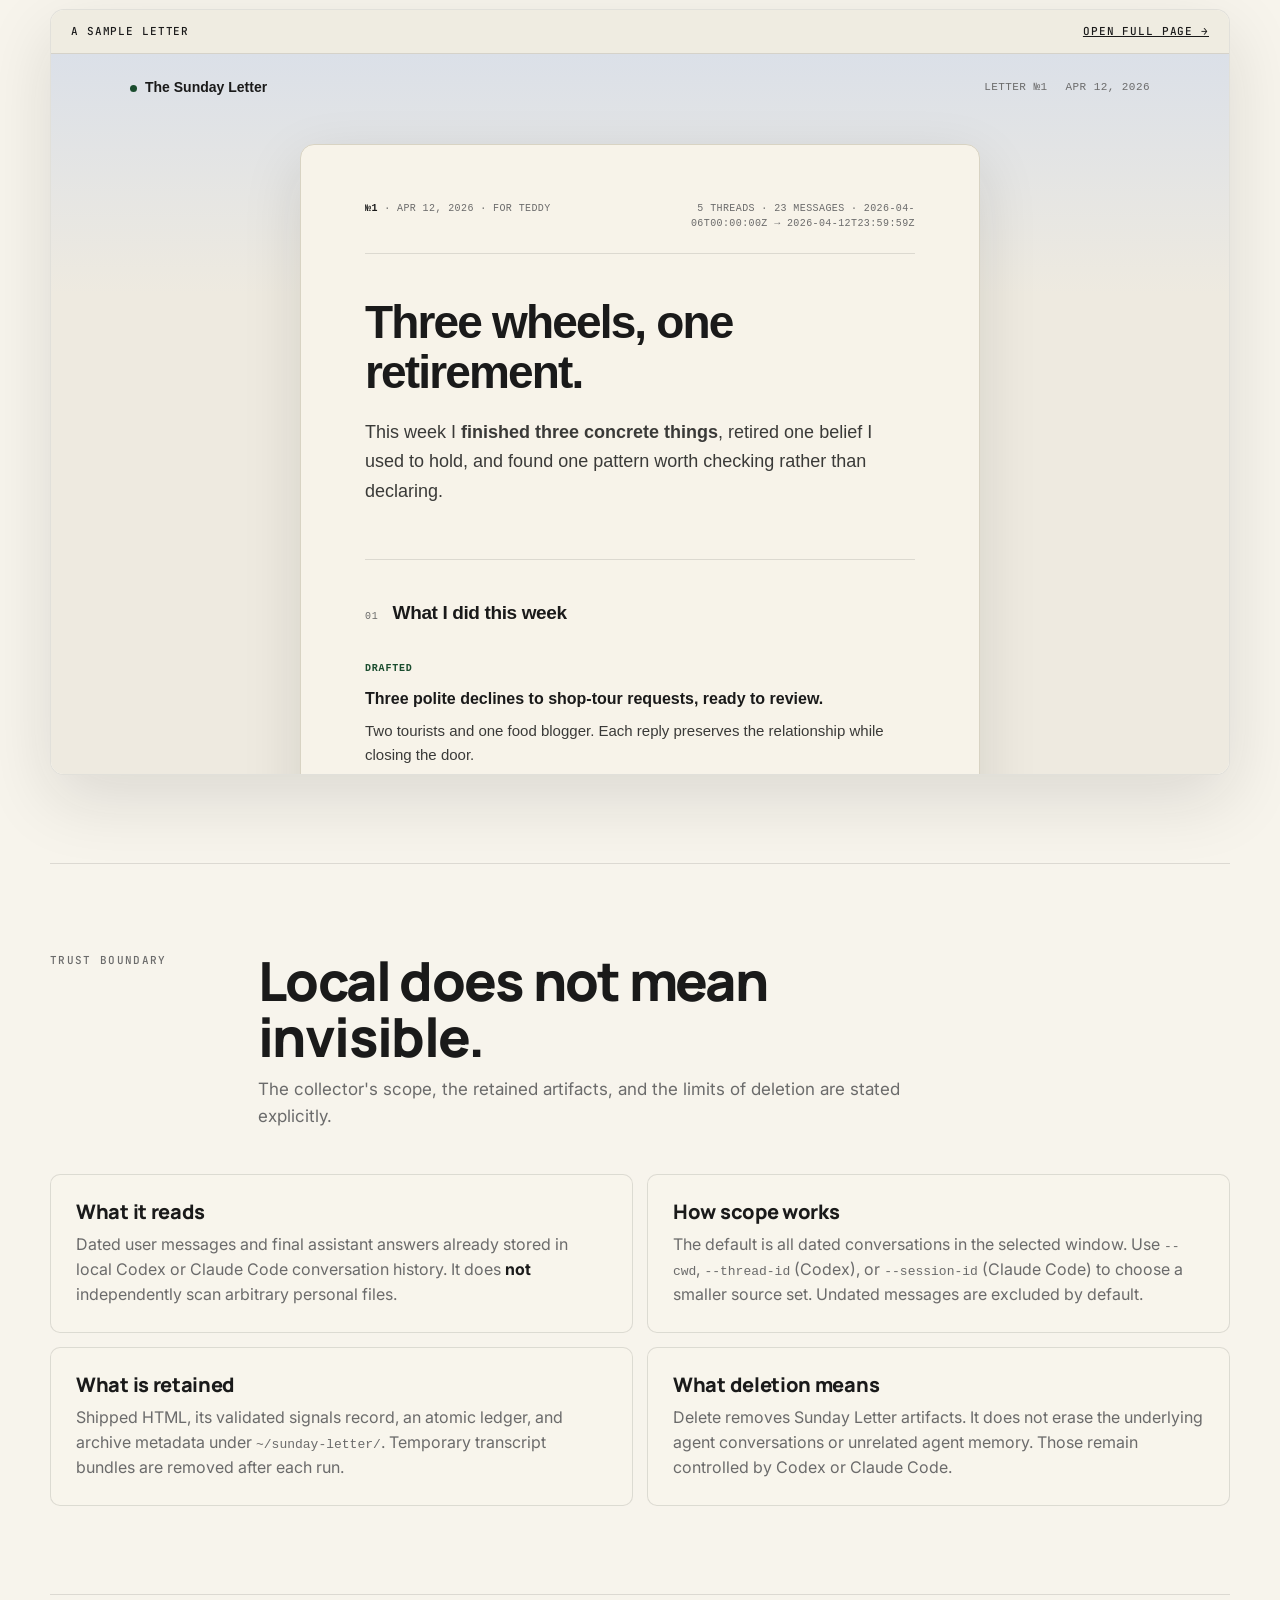
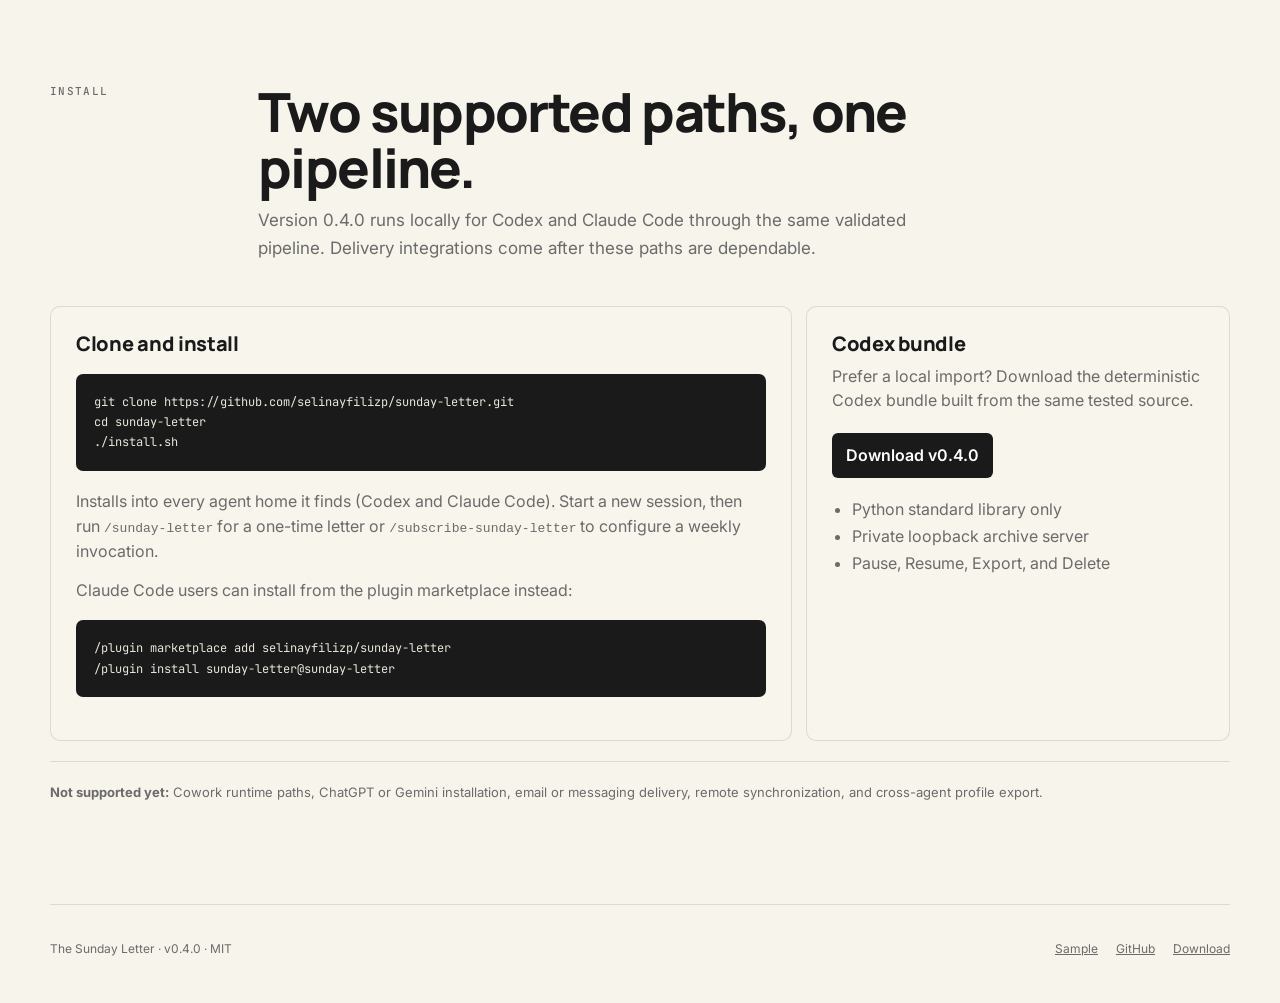
==== commit dc618ff3: "Plain language on the example section Co-Authored-By: Claude Fable 5 <noreply@anthropic.com>" ====
--- a/docs/index.html
+++ b/docs/index.html
@@ -105,10 +105,10 @@
     <section class="section">
       <div class="section-head">
         <div class="kicker">Rendered example</div>
-        <div><h2>A letter, not a dashboard.</h2><p>The visible confidence language is firm, soft, or guess. There are no synthetic percentages, hours-saved estimates, or fake telemetry.</p></div>
+        <div><h2>A letter, not a dashboard.</h2><p>Here is a full example week. When the agent is sure it says firm, when it is less sure it says soft, and when it is new it says guess.</p></div>
       </div>
       <div class="sample">
-        <div class="sample-bar"><span>Canonical example signals</span><a href="sample-letter.html">Open full page →</a></div>
+        <div class="sample-bar"><span>A sample letter</span><a href="sample-letter.html">Open full page →</a></div>
         <iframe src="sample-letter.html" title="Rendered Sunday Letter example"></iframe>
       </div>
     </section>
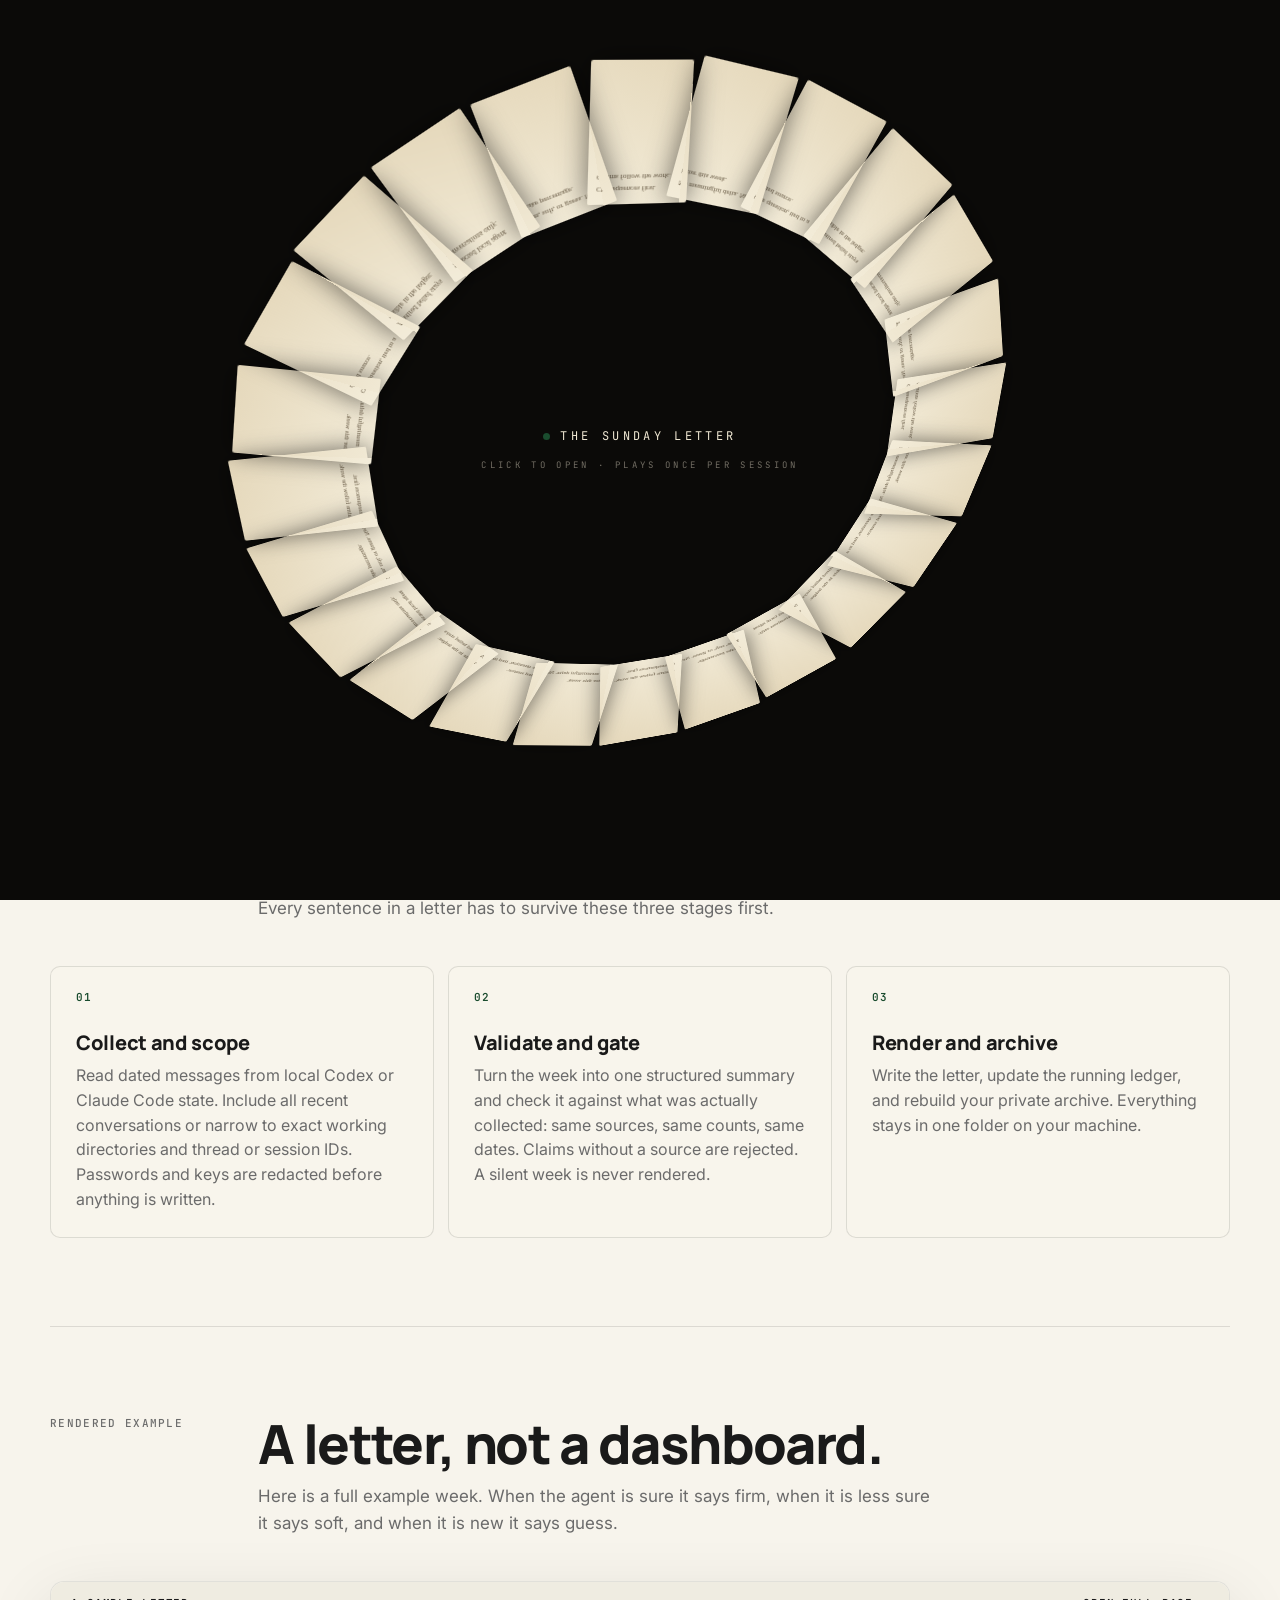
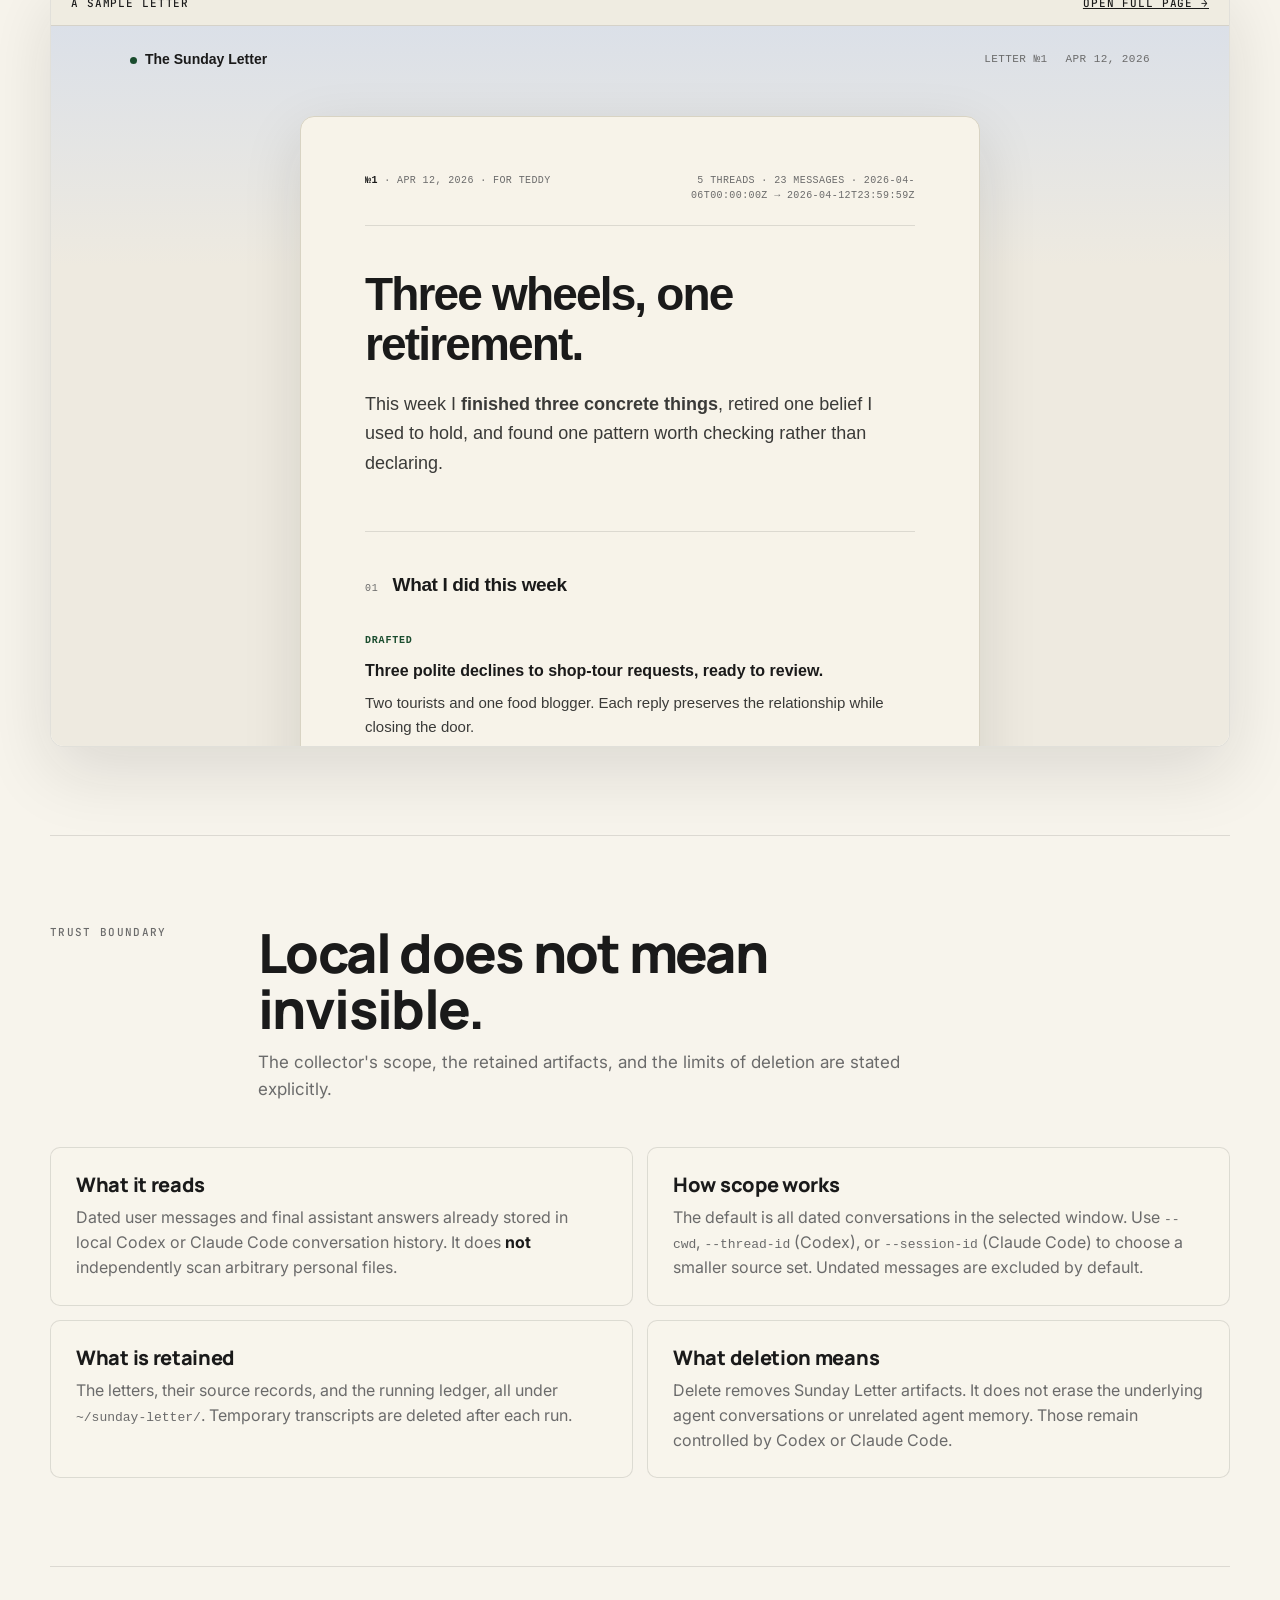
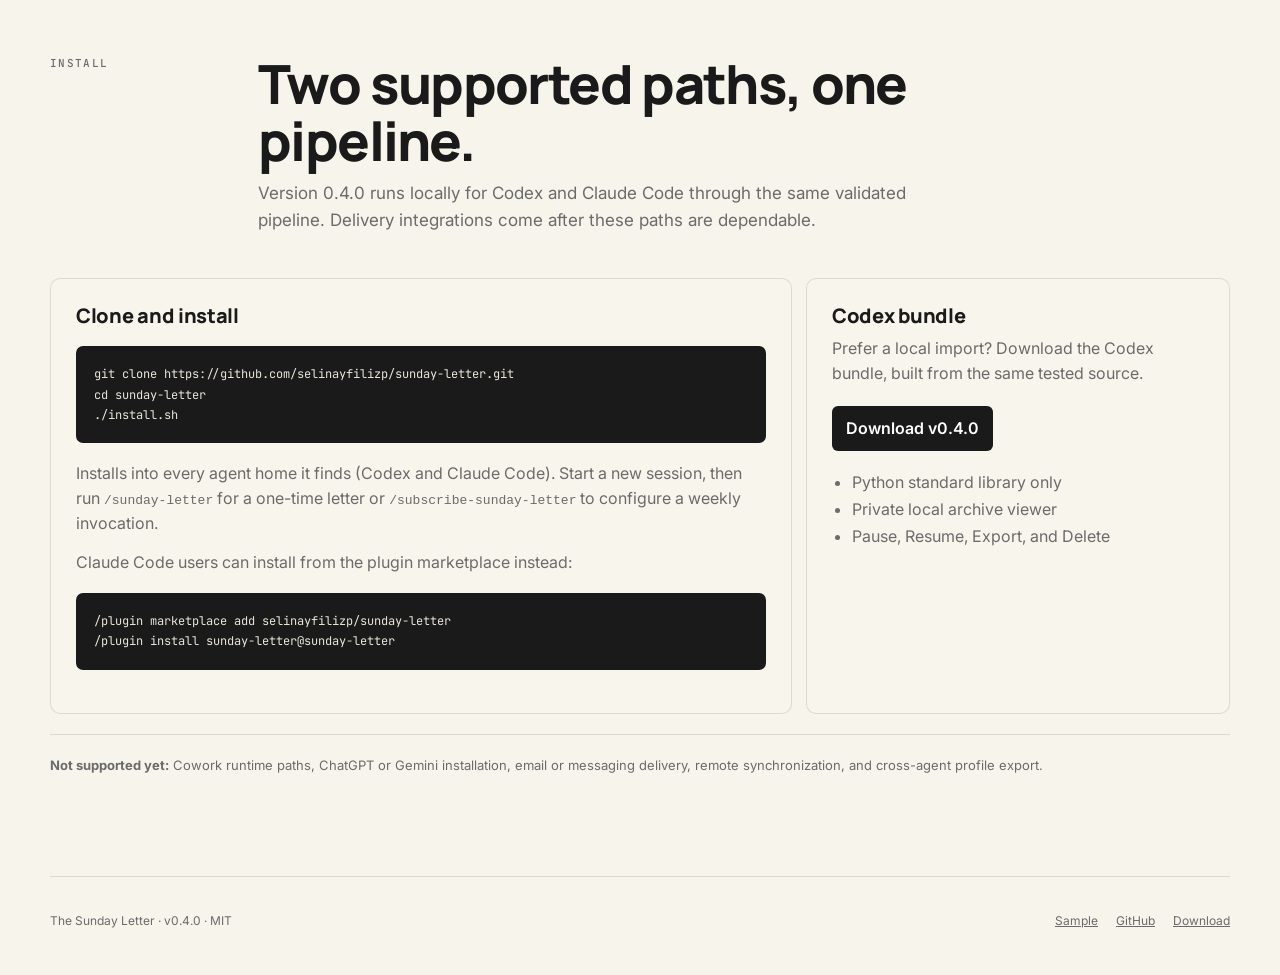
==== commit 297b15a2: "Plain language across the pipeline and trust sections Co-Authored-By: Claude Fable 5 <noreply@anthro" ====
--- a/docs/index.html
+++ b/docs/index.html
@@ -93,12 +93,12 @@
     <section class="section" id="how">
       <div class="section-head">
         <div class="kicker">The actual pipeline</div>
-        <div><h2>Collection first, claims second.</h2><p>The implementation and the promise now share one path. Each stage must succeed before the next can run.</p></div>
+        <div><h2>Collection first, claims second.</h2><p>Every sentence in a letter has to survive these three stages first.</p></div>
       </div>
       <div class="steps">
-        <article class="step"><div class="num">01</div><h3>Collect and scope</h3><p>Read dated messages from local Codex or Claude Code state. Include all recent conversations or narrow to exact working directories and thread or session IDs. Redact common credential shapes before writing the bundle.</p></article>
-        <article class="step"><div class="num">02</div><h3>Validate and gate</h3><p>Extract one canonical JSON shape. Verify its scope, counts, and date window against the collector header. Reject unmeasured metrics and untraceable claims. A skip payload can never reach the renderer.</p></article>
-        <article class="step"><div class="num">03</div><h3>Render and archive</h3><p>Sanitize rich text, write the letter and signals record, atomically update the ledger, and rebuild the private local archive.</p></article>
+        <article class="step"><div class="num">01</div><h3>Collect and scope</h3><p>Read dated messages from local Codex or Claude Code state. Include all recent conversations or narrow to exact working directories and thread or session IDs. Passwords and keys are redacted before anything is written.</p></article>
+        <article class="step"><div class="num">02</div><h3>Validate and gate</h3><p>Turn the week into one structured summary and check it against what was actually collected: same sources, same counts, same dates. Claims without a source are rejected. A silent week is never rendered.</p></article>
+        <article class="step"><div class="num">03</div><h3>Render and archive</h3><p>Write the letter, update the running ledger, and rebuild your private archive. Everything stays in one folder on your machine.</p></article>
       </div>
     </section>
 
@@ -121,7 +121,7 @@
       <div class="trust-grid">
         <article class="trust-card"><h3>What it reads</h3><p>Dated user messages and final assistant answers already stored in local Codex or Claude Code conversation history. It does <strong>not</strong> independently scan arbitrary personal files.</p></article>
         <article class="trust-card"><h3>How scope works</h3><p>The default is all dated conversations in the selected window. Use <code>--cwd</code>, <code>--thread-id</code> (Codex), or <code>--session-id</code> (Claude Code) to choose a smaller source set. Undated messages are excluded by default.</p></article>
-        <article class="trust-card"><h3>What is retained</h3><p>Shipped HTML, its validated signals record, an atomic ledger, and archive metadata under <code>~/sunday-letter/</code>. Temporary transcript bundles are removed after each run.</p></article>
+        <article class="trust-card"><h3>What is retained</h3><p>The letters, their source records, and the running ledger, all under <code>~/sunday-letter/</code>. Temporary transcripts are deleted after each run.</p></article>
         <article class="trust-card"><h3>What deletion means</h3><p>Delete removes Sunday Letter artifacts. It does not erase the underlying agent conversations or unrelated agent memory. Those remain controlled by Codex or Claude Code.</p></article>
       </div>
     </section>
@@ -144,9 +144,9 @@
         </article>
         <article class="install-card">
           <h3>Codex bundle</h3>
-          <p>Prefer a local import? Download the deterministic Codex bundle built from the same tested source.</p>
+          <p>Prefer a local import? Download the Codex bundle, built from the same tested source.</p>
           <p style="margin-top:20px"><a class="pill" href="sunday-letter-codex.plugin" download>Download v0.4.0</a></p>
-          <ul><li>Python standard library only</li><li>Private loopback archive server</li><li>Pause, Resume, Export, and Delete</li></ul>
+          <ul><li>Python standard library only</li><li>Private local archive viewer</li><li>Pause, Resume, Export, and Delete</li></ul>
         </article>
       </div>
       <p class="non-goals"><strong>Not supported yet:</strong> Cowork runtime paths, ChatGPT or Gemini installation, email or messaging delivery, remote synchronization, and cross-agent profile export.</p>
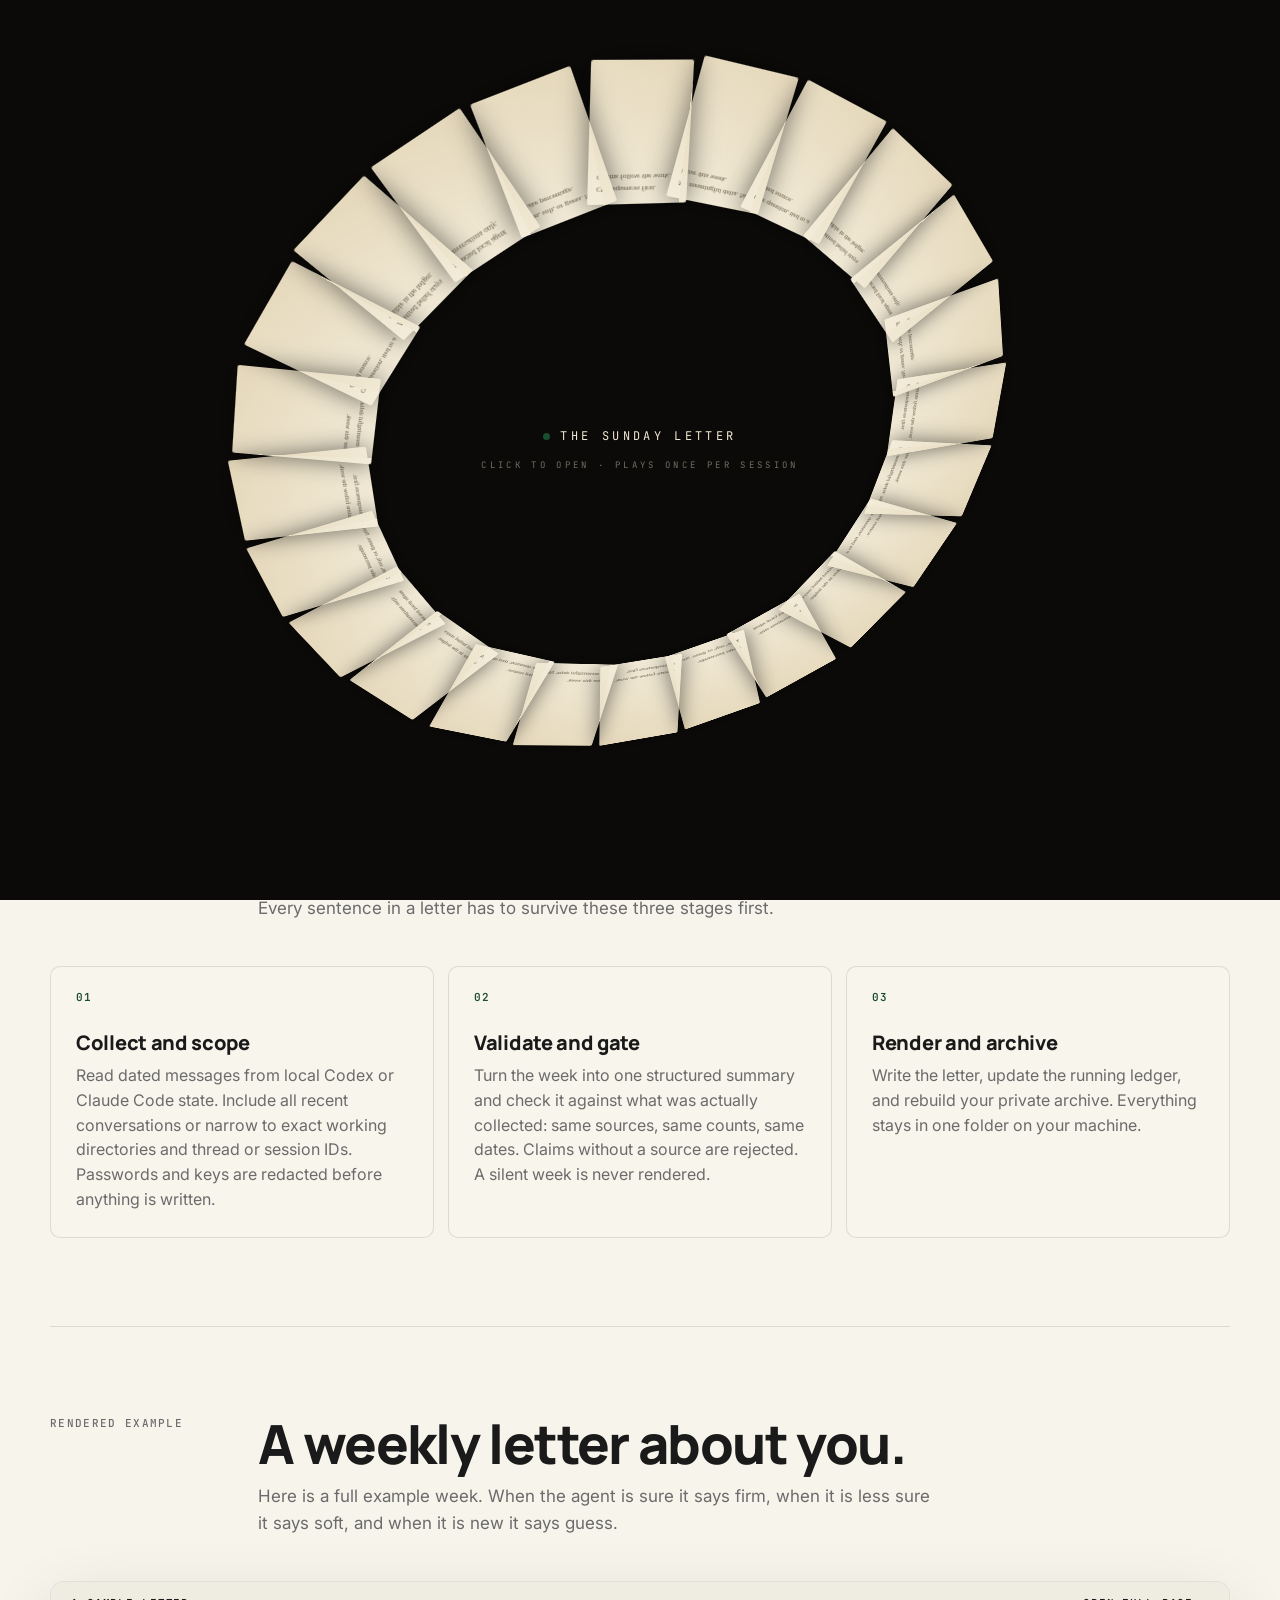
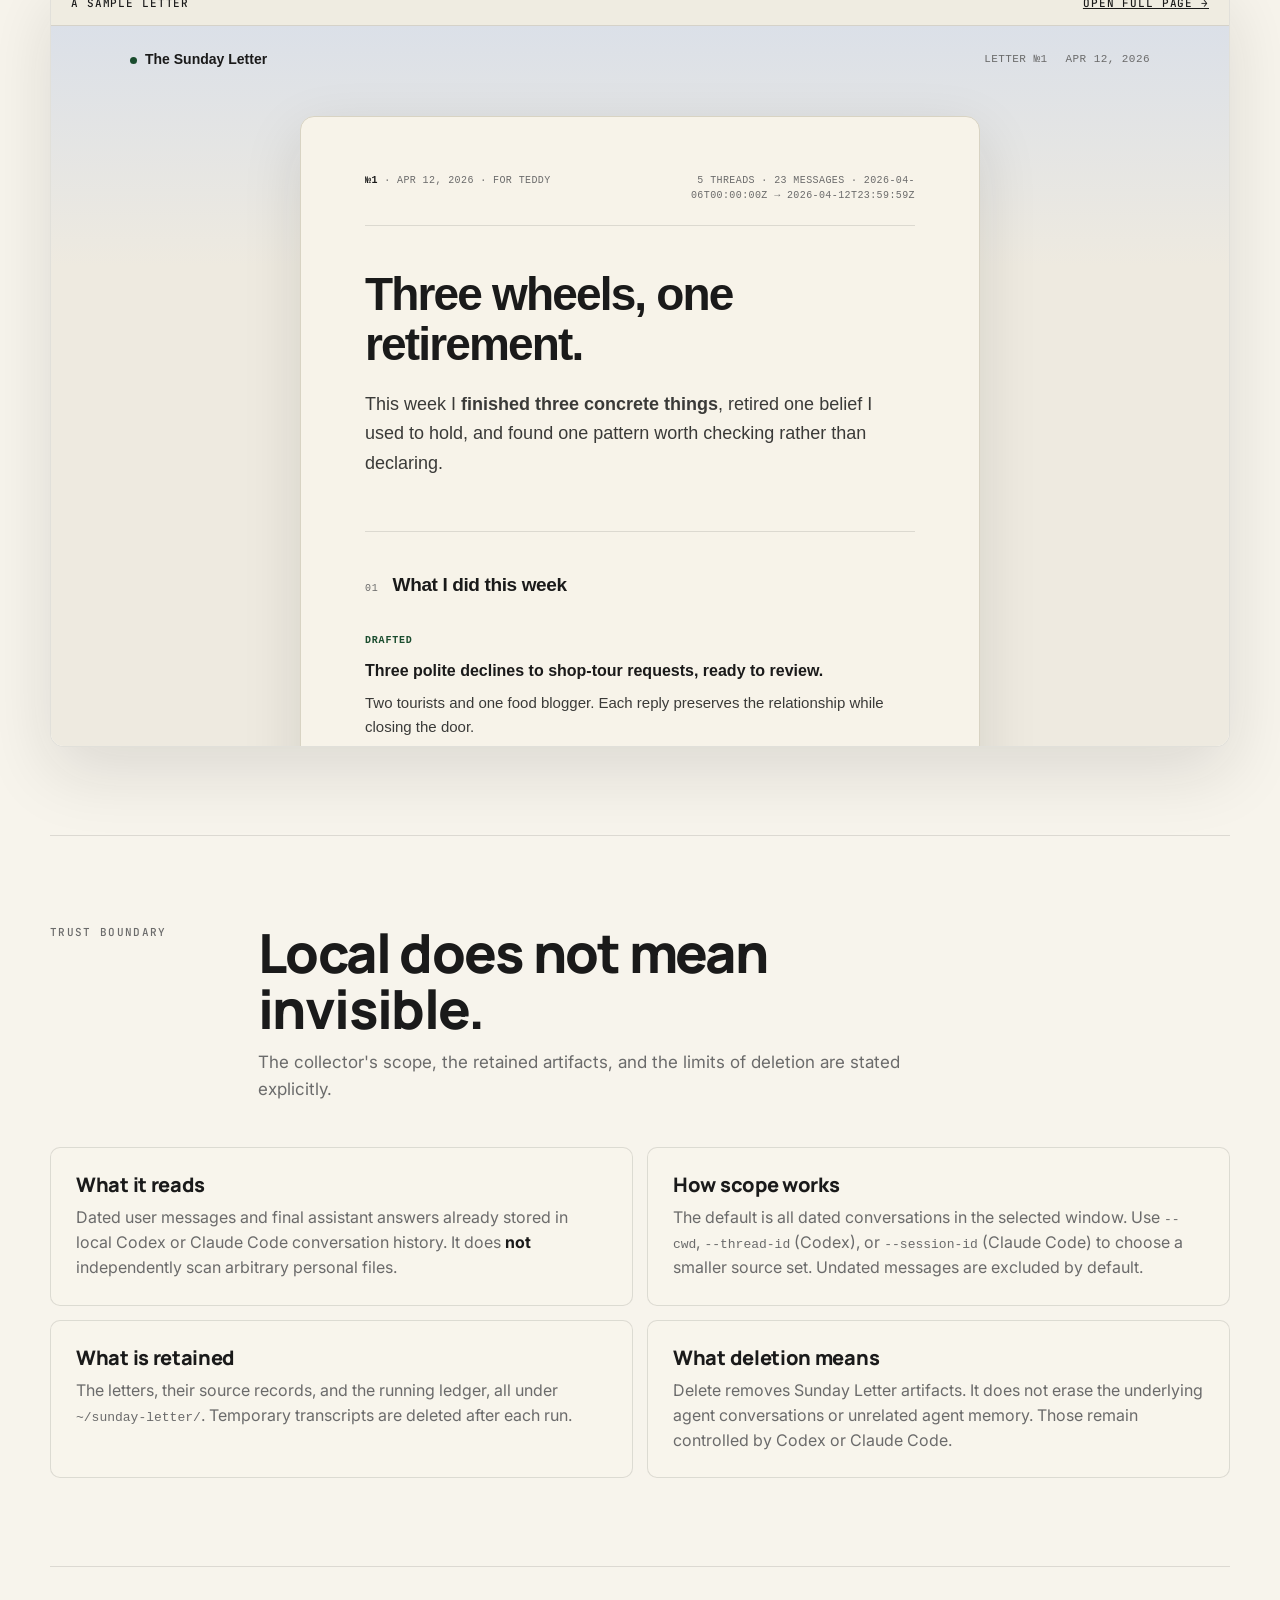
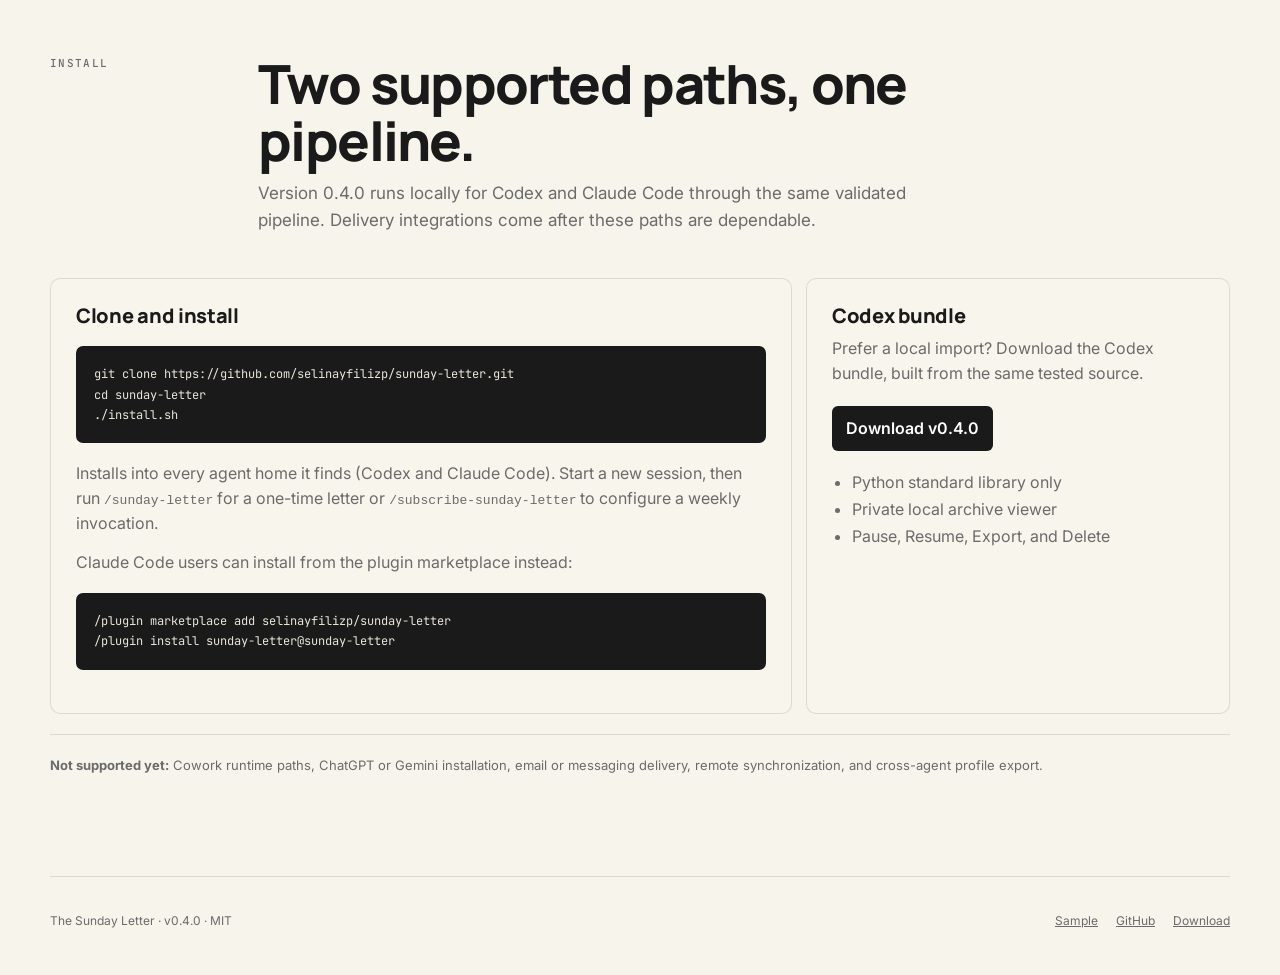
==== commit f9c8641e: "Section headline: A weekly letter about you Co-Authored-By: Claude Fable 5 <noreply@anthropic.com>" ====
--- a/docs/index.html
+++ b/docs/index.html
@@ -105,7 +105,7 @@
     <section class="section">
       <div class="section-head">
         <div class="kicker">Rendered example</div>
-        <div><h2>A letter, not a dashboard.</h2><p>Here is a full example week. When the agent is sure it says firm, when it is less sure it says soft, and when it is new it says guess.</p></div>
+        <div><h2>A weekly letter about you.</h2><p>Here is a full example week. When the agent is sure it says firm, when it is less sure it says soft, and when it is new it says guess.</p></div>
       </div>
       <div class="sample">
         <div class="sample-bar"><span>A sample letter</span><a href="sample-letter.html">Open full page →</a></div>
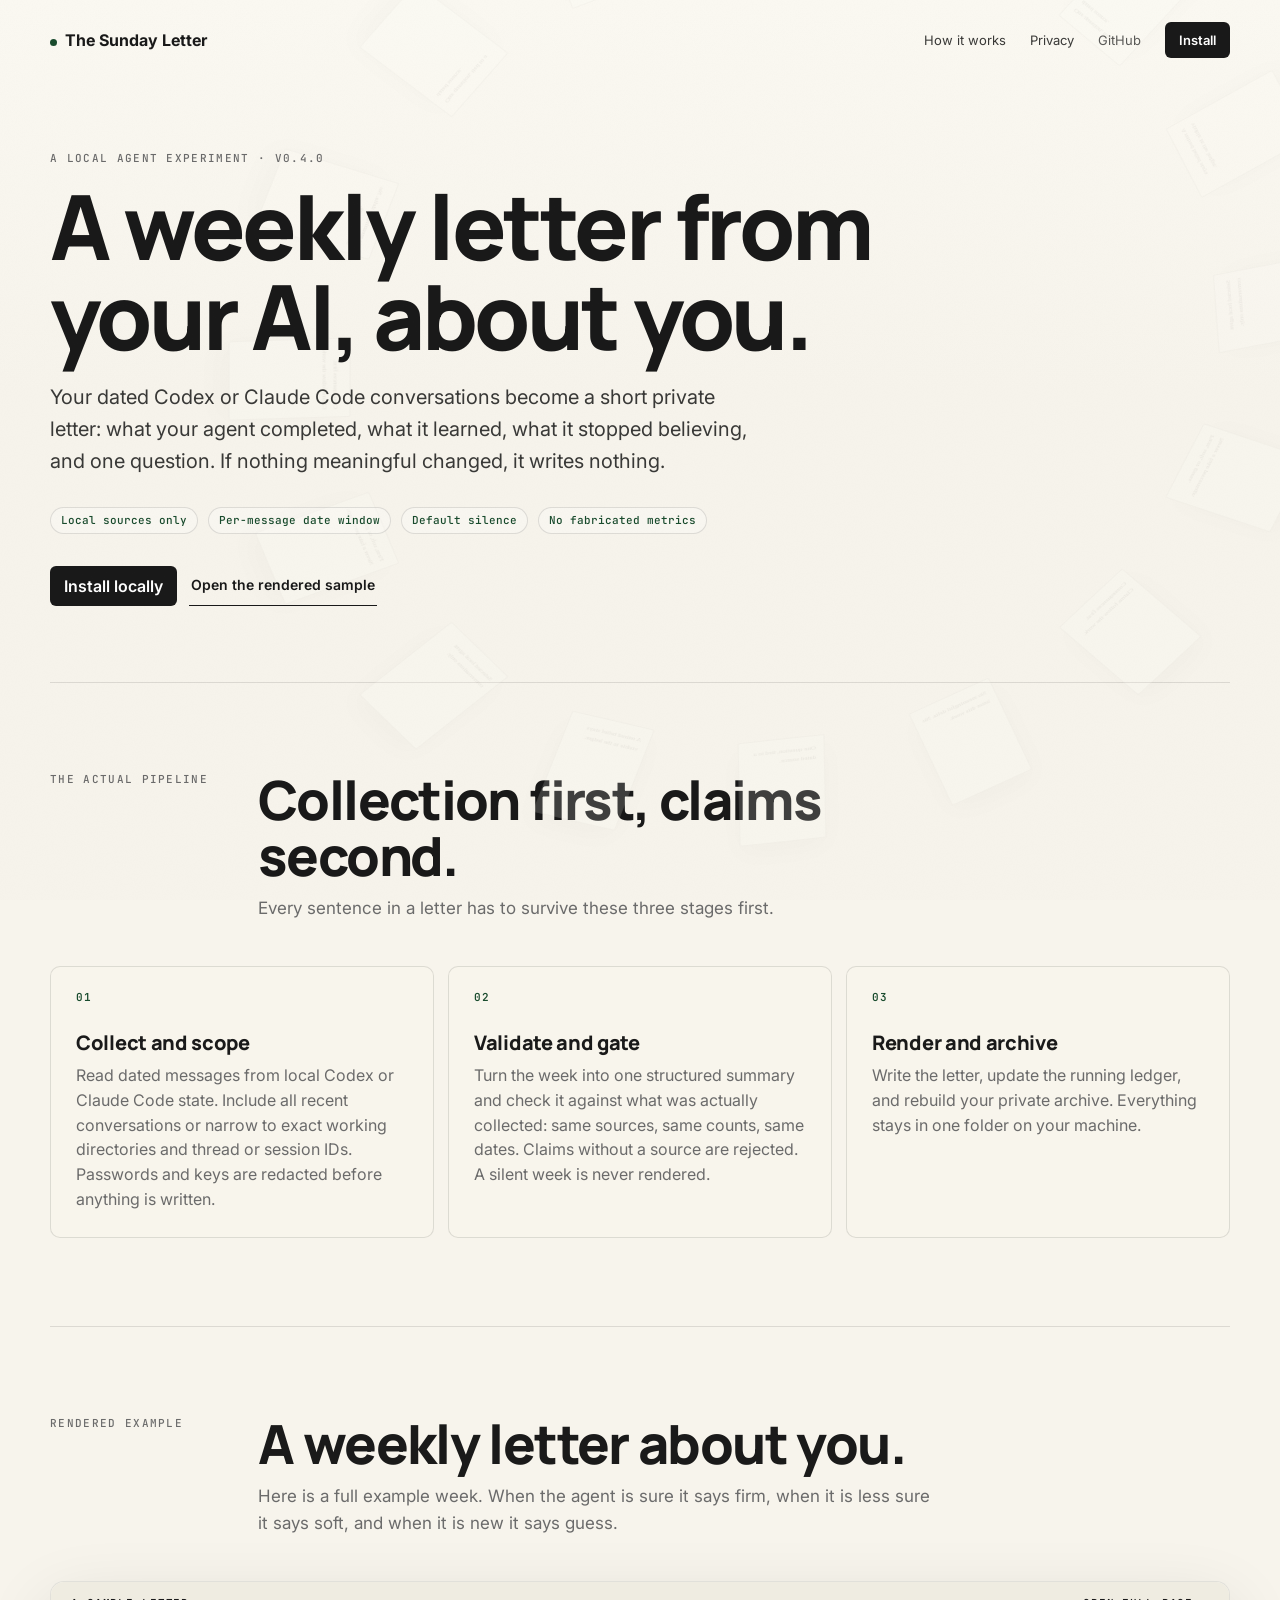
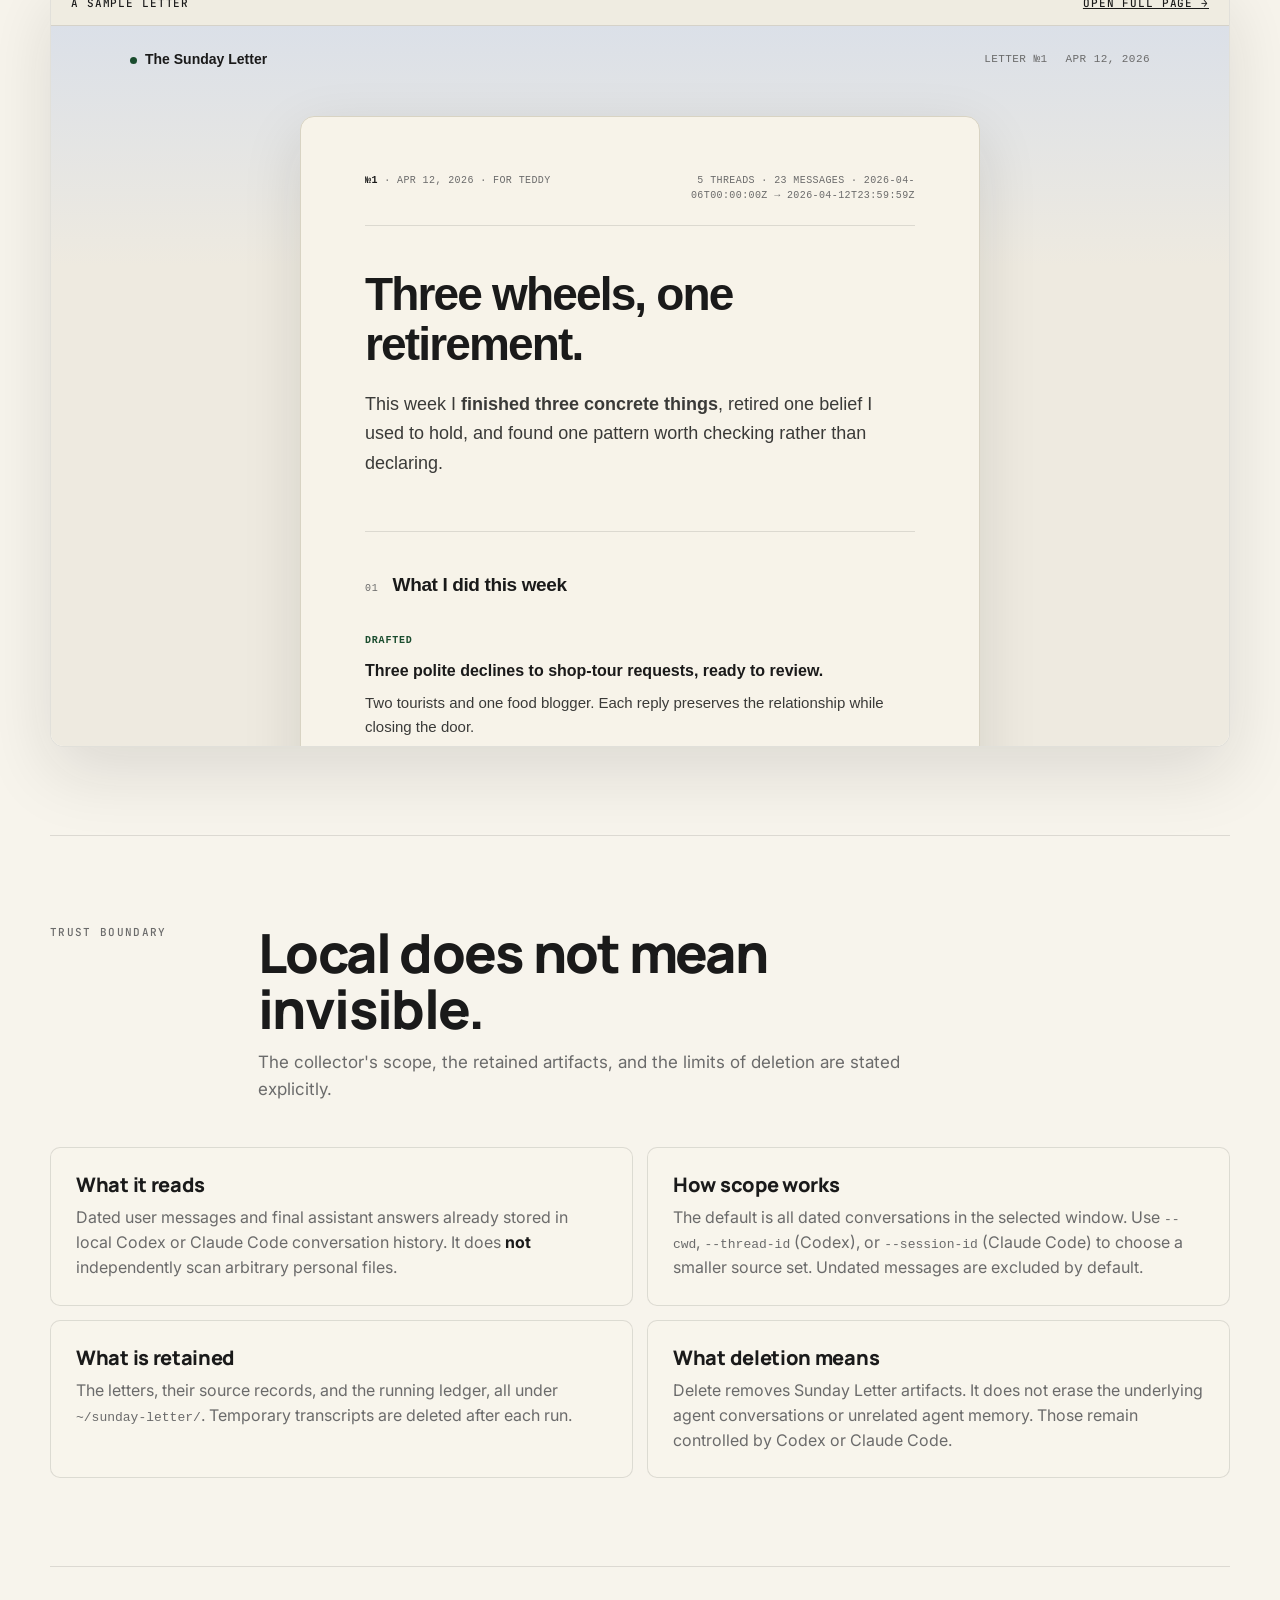
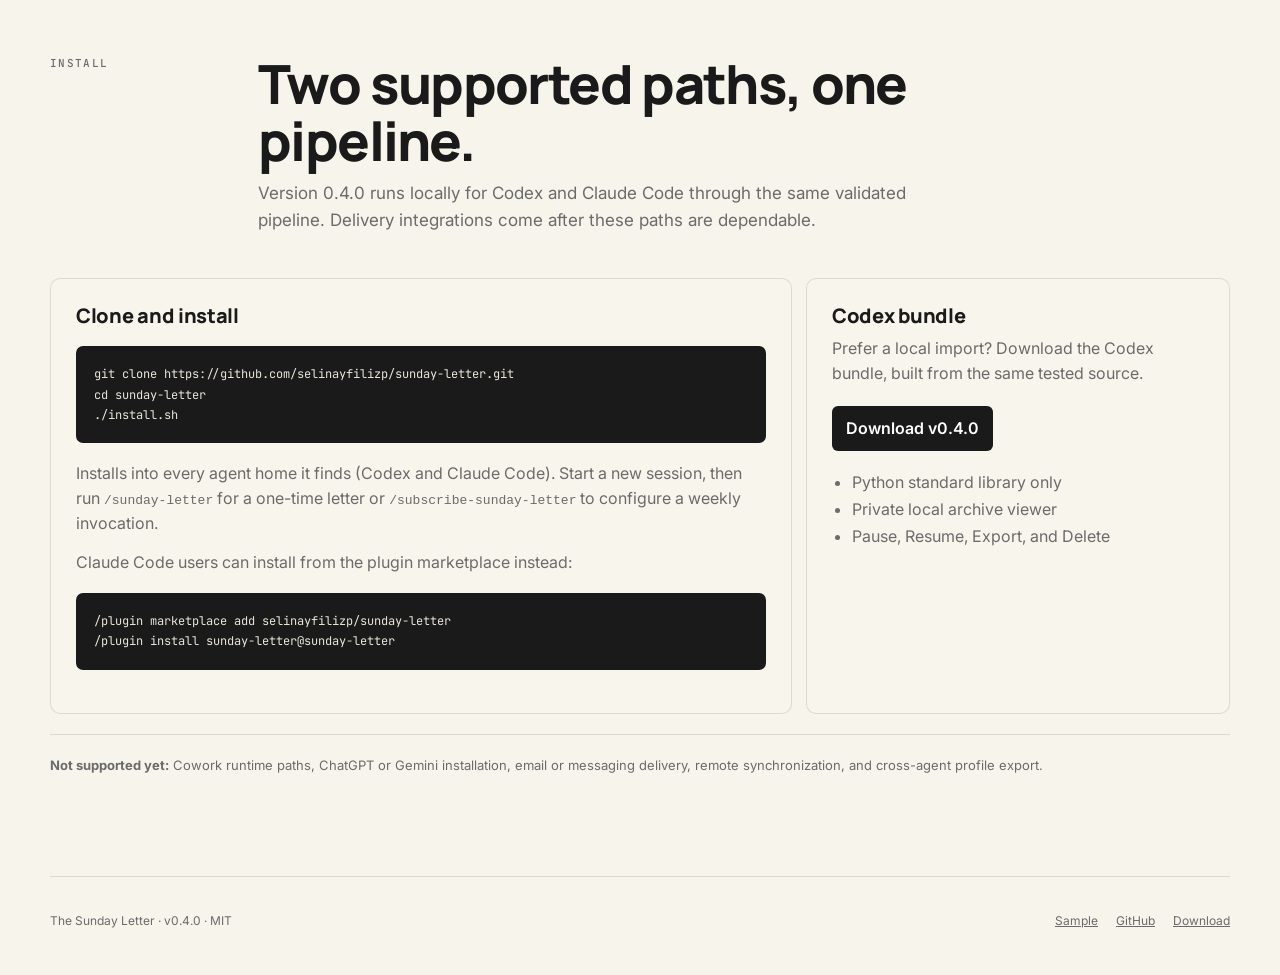
==== commit 9baa181e: "Harden the v0.4 launch path" ====
--- a/docs/index.html
+++ b/docs/index.html
@@ -48,8 +48,8 @@
     .install-grid{display:grid;grid-template-columns:1.4fr .8fr;gap:14px}.install-card h3{margin-top:0}.code{margin:18px 0;padding:18px;border-radius:7px;background:#1a1a1a;color:#e9e5da;overflow:auto;font:12px/1.7 var(--mono);white-space:pre}.install-card ul{margin:18px 0 0;padding-left:20px;color:var(--muted);line-height:1.7}
     .non-goals{margin-top:20px;padding-top:20px;border-top:1px solid var(--rule);color:var(--muted);font-size:13px;line-height:1.6}
     footer{width:min(1180px,calc(100% - 40px));margin:auto;padding:36px 0 48px;border-top:1px solid var(--rule);display:flex;justify-content:space-between;gap:20px;color:var(--muted);font-size:12px}footer div{display:flex;gap:18px}
-    #intro{position:fixed;inset:0;z-index:2000;display:flex;align-items:center;justify-content:center;overflow:hidden;background:#0b0a08;color:#efe7d2;cursor:pointer;transition:opacity 1.05s ease}
-    #intro[hidden]{display:none}#intro.done{opacity:0;pointer-events:none}.vortex-stage{position:absolute;inset:0;display:flex;align-items:center;justify-content:center;perspective:1500px;transition:transform 1.5s cubic-bezier(.6,0,.3,1),opacity 1.2s ease}#intro.open .vortex-stage{transform:scale(4.4);opacity:0}
+    #intro{position:fixed;inset:0;z-index:2000;display:flex;align-items:center;justify-content:center;overflow:hidden;background:#0b0a08;color:#efe7d2;cursor:pointer;transition:opacity .7s ease}
+    #intro[hidden]{display:none}#intro.done{opacity:0;pointer-events:none}.vortex-stage{position:absolute;inset:0;display:flex;align-items:center;justify-content:center;perspective:1500px;transition:transform 1s cubic-bezier(.6,0,.3,1),opacity .75s ease}#intro.open .vortex-stage{transform:scale(4.4);opacity:0}
     .vortex-tilt{transform:rotateX(58deg) rotateZ(-14deg);transform-style:preserve-3d}.vortex-ring{position:relative;width:0;height:0;transform-style:preserve-3d;animation:vortex-spin 26s linear infinite}.vortex-wrap{position:absolute;transform:rotateY(var(--angle)) translateZ(var(--radius));transform-style:preserve-3d}.vortex-card{position:absolute;left:-46px;top:-64px;width:92px;height:128px;padding:9px 8px;overflow:hidden;border-radius:2px;background:linear-gradient(160deg,#f3ecd9,#e5d8bb);box-shadow:0 0 26px rgba(0,0,0,.55);color:rgba(62,46,24,.76);font:7px/1.5 var(--hand);transform:rotateX(96deg) rotate(var(--jitter));opacity:0;transition:opacity .8s ease var(--delay)}#intro.assembled .vortex-card{opacity:1}
     @keyframes vortex-spin{to{transform:rotateY(-360deg)}}.intro-copy{position:relative;z-index:2;text-align:center;font:12px/1.6 var(--mono);letter-spacing:.28em;text-transform:uppercase}.intro-copy small{display:block;margin-top:12px;color:rgba(239,231,210,.45);font-size:9px}.intro-dot{display:inline-block;width:7px;height:7px;margin-right:10px;border-radius:50%;background:var(--green)}
     .hero-orbit{position:absolute;z-index:0;left:62%;top:42%;pointer-events:none;opacity:.17}.hero-orbit .vortex-tilt{transform:rotateX(64deg) rotateZ(-10deg)}.hero-orbit .vortex-ring{animation-duration:70s}.hero-orbit .vortex-card{width:88px;height:122px;left:-44px;top:-61px;opacity:1;background:var(--card);border:1px solid var(--rule);box-shadow:0 12px 30px rgba(26,22,12,.12);color:rgba(26,26,26,.42)}
@@ -59,7 +59,7 @@
 </head>
 <body>
   <div id="intro" hidden role="button" tabindex="0" aria-label="Open The Sunday Letter">
-    <div class="vortex-stage"><div class="vortex-tilt"><div class="vortex-ring" id="intro-ring"></div></div></div>
+    <div class="vortex-stage" aria-hidden="true"><div class="vortex-tilt"><div class="vortex-ring" id="intro-ring"></div></div></div>
     <div class="intro-copy"><span class="intro-dot"></span>The Sunday Letter<small>Click to open · plays once per session</small></div>
   </div>
   <header class="topbar">
@@ -201,14 +201,14 @@
       opened = true;
       try { sessionStorage.setItem("sunday-letter-intro", "1"); } catch (error) {}
       intro.classList.add("open");
-      window.setTimeout(function () { intro.classList.add("done"); }, 600);
-      window.setTimeout(function () { intro.remove(); }, 1700);
+      window.setTimeout(function () { intro.classList.add("done"); }, 250);
+      window.setTimeout(function () { intro.remove(); }, 1000);
     }
     intro.addEventListener("click", openLetter);
     intro.addEventListener("keydown", function (event) {
       if (["Enter", " ", "Escape"].indexOf(event.key) >= 0) openLetter();
     });
-    window.setTimeout(openLetter, 4300);
+    window.setTimeout(openLetter, 1500);
   }());
   </script>
 </body>
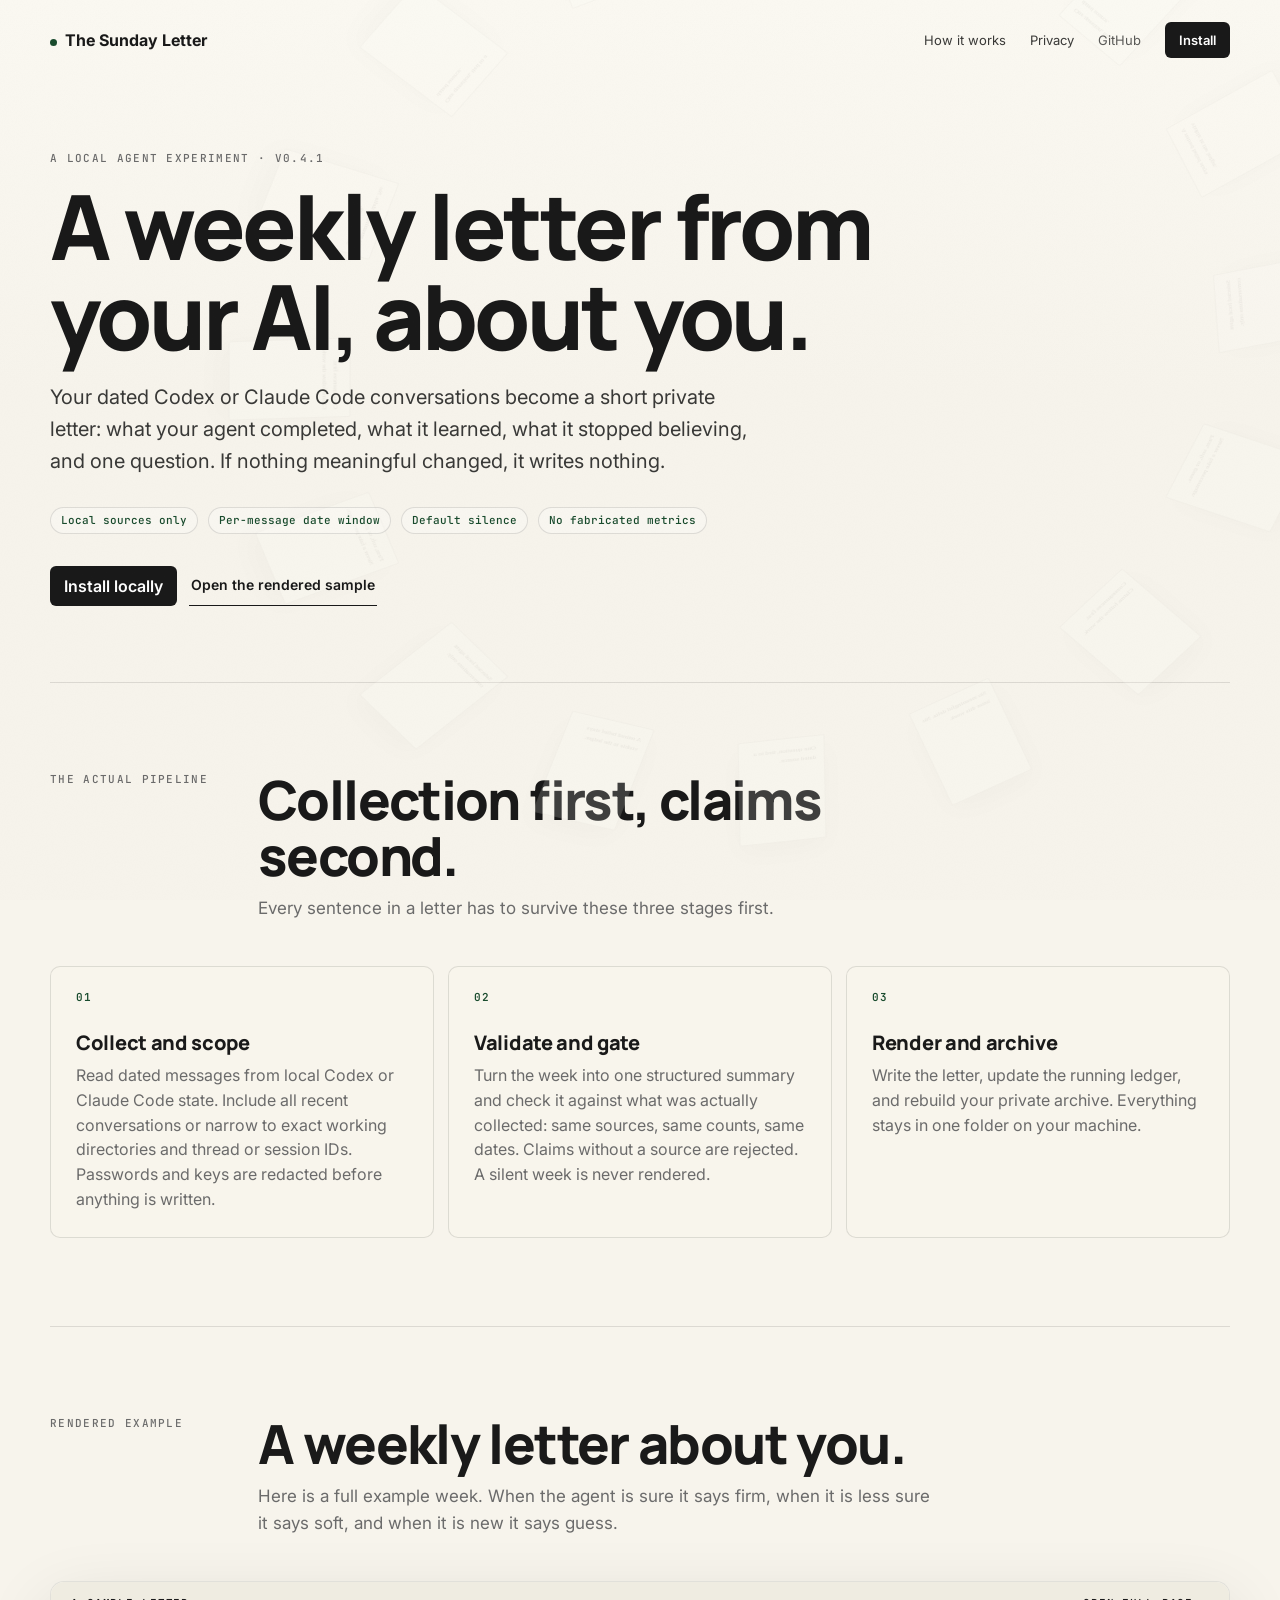
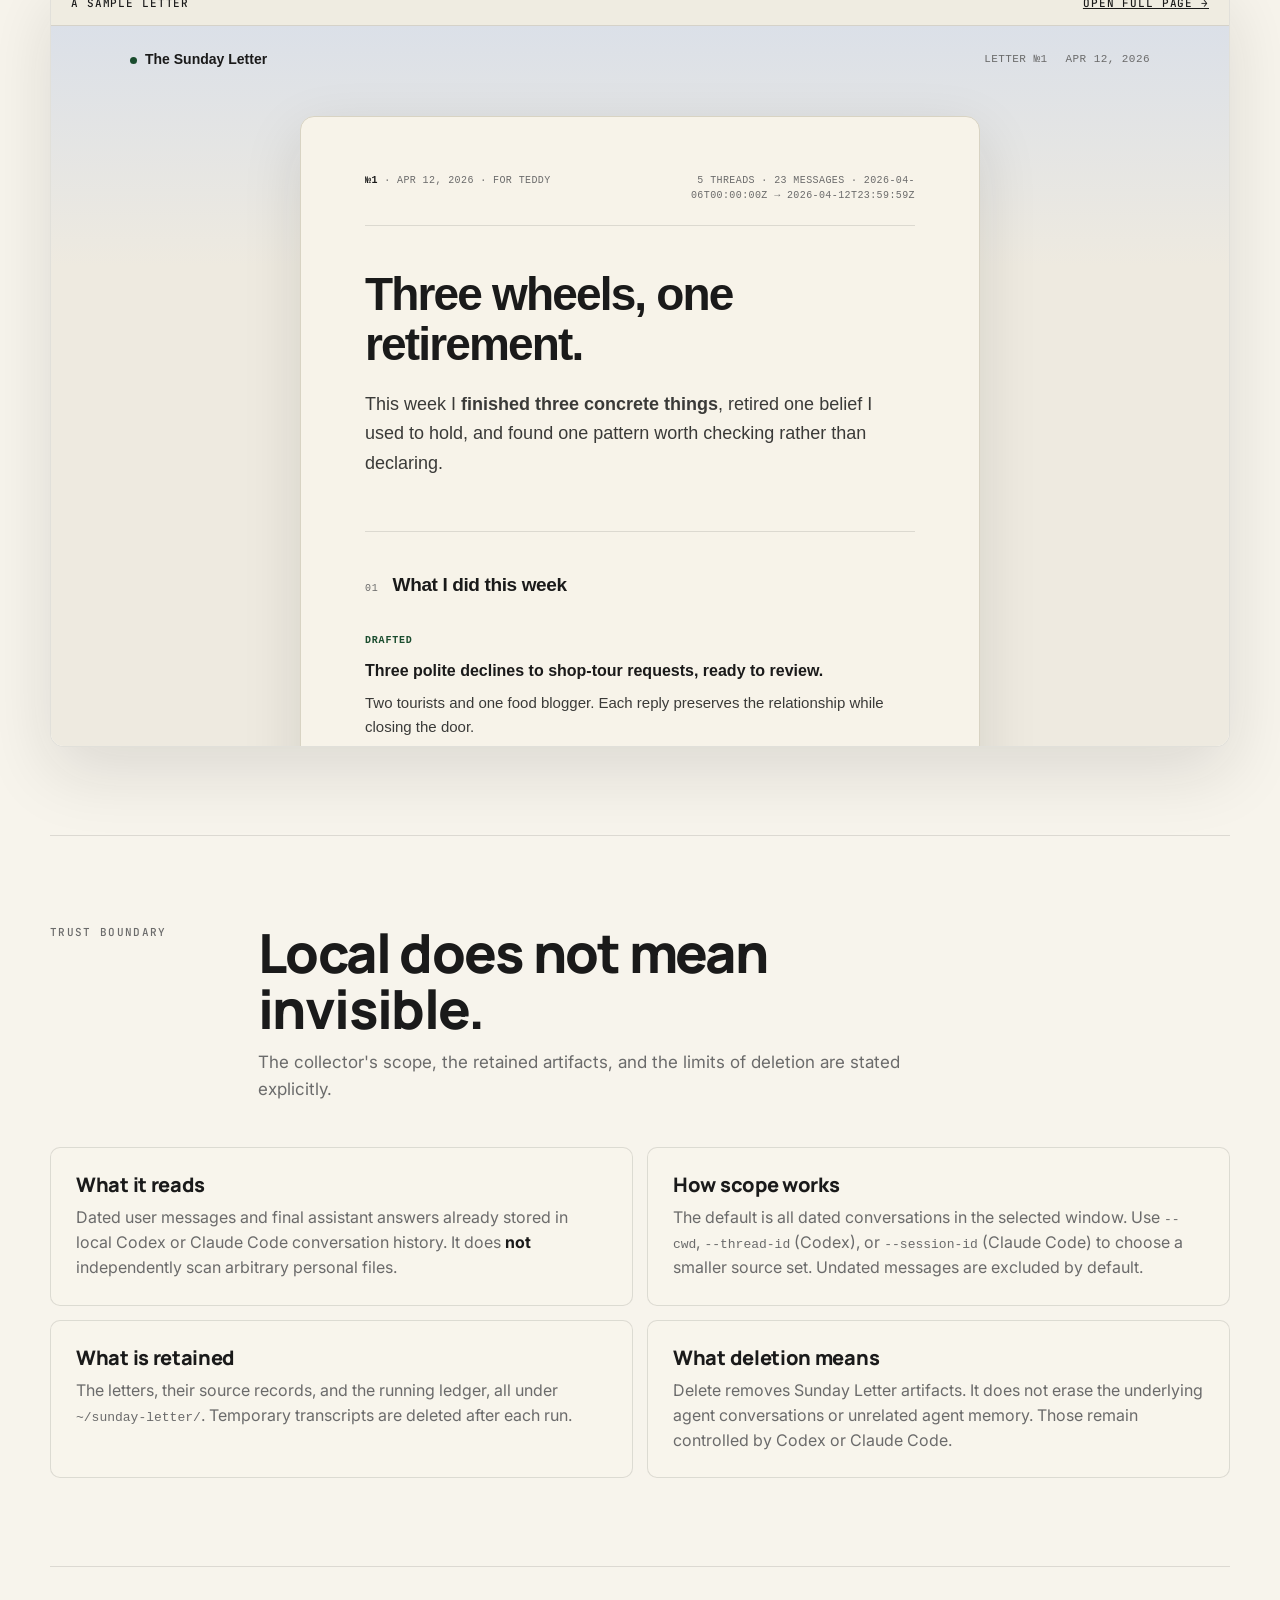
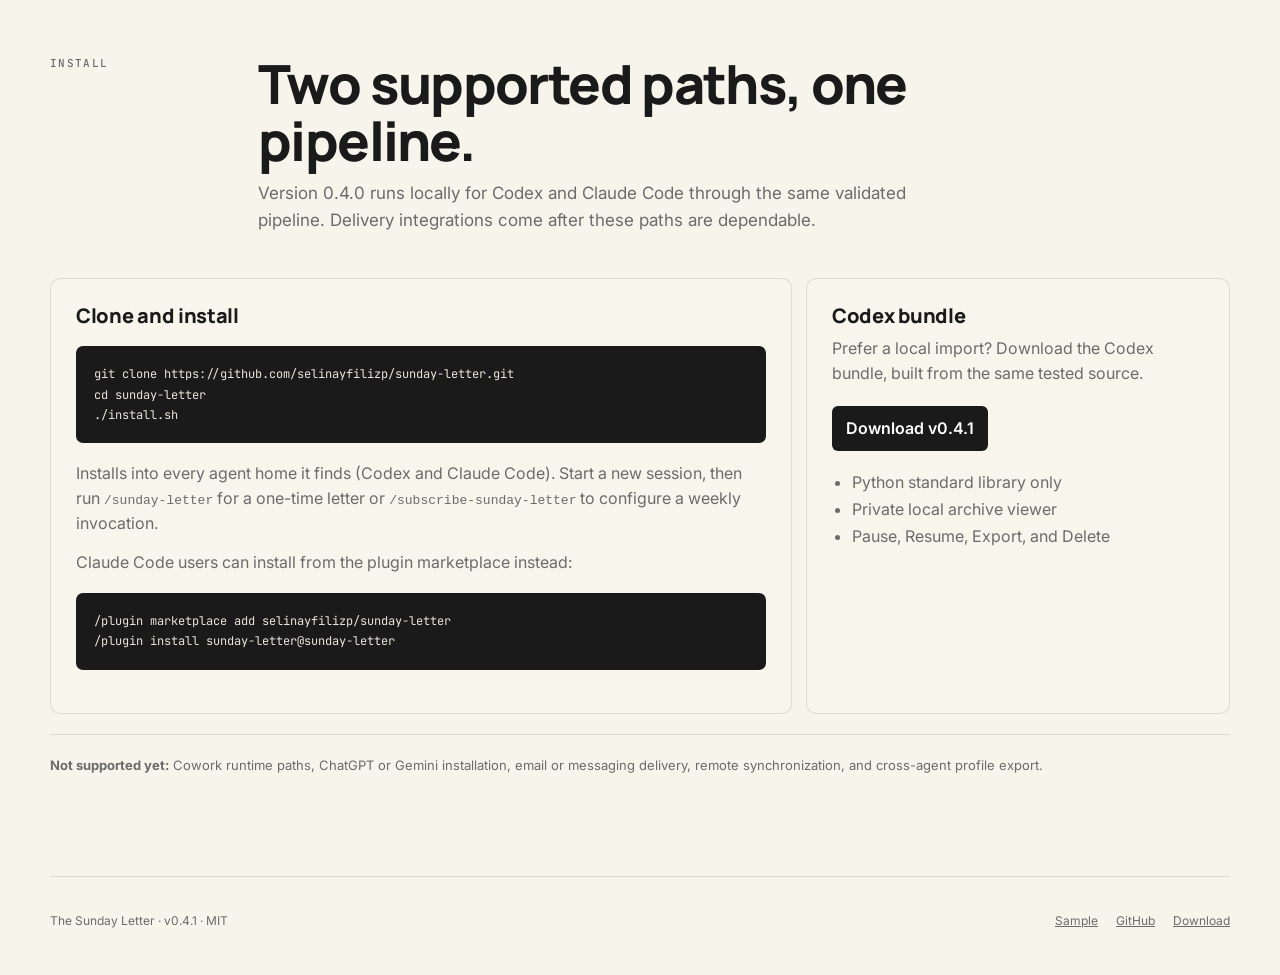
==== commit ab9d38f5: "Merge hardening rounds from both sessions (v0.4.1) Combines the parallel Codex-session work (ledger " ====
--- a/docs/index.html
+++ b/docs/index.html
@@ -75,7 +75,7 @@
   <main id="top">
     <section class="hero">
       <div class="hero-orbit" aria-hidden="true"><div class="vortex-tilt"><div class="vortex-ring" id="hero-ring"></div></div></div>
-      <div class="eyebrow">A local agent experiment · v0.4.0</div>
+      <div class="eyebrow">A local agent experiment · v0.4.1</div>
       <h1>A weekly letter from your AI, about you.</h1>
       <p>Your dated Codex or Claude Code conversations become a short private letter: what your agent completed, what it learned, what it stopped believing, and one question. If nothing meaningful changed, it writes nothing.</p>
       <div class="badges">
@@ -145,7 +145,7 @@
         <article class="install-card">
           <h3>Codex bundle</h3>
           <p>Prefer a local import? Download the Codex bundle, built from the same tested source.</p>
-          <p style="margin-top:20px"><a class="pill" href="sunday-letter-codex.plugin" download>Download v0.4.0</a></p>
+          <p style="margin-top:20px"><a class="pill" href="sunday-letter-codex.plugin" download>Download v0.4.1</a></p>
           <ul><li>Python standard library only</li><li>Private local archive viewer</li><li>Pause, Resume, Export, and Delete</li></ul>
         </article>
       </div>
@@ -154,7 +154,7 @@
   </main>
 
   <footer>
-    <span>The Sunday Letter · v0.4.0 · MIT</span>
+    <span>The Sunday Letter · v0.4.1 · MIT</span>
     <div><a href="sample-letter.html">Sample</a><a href="https://github.com/selinayfilizp/sunday-letter">GitHub</a><a href="sunday-letter-codex.plugin" download>Download</a></div>
   </footer>
   <script>
